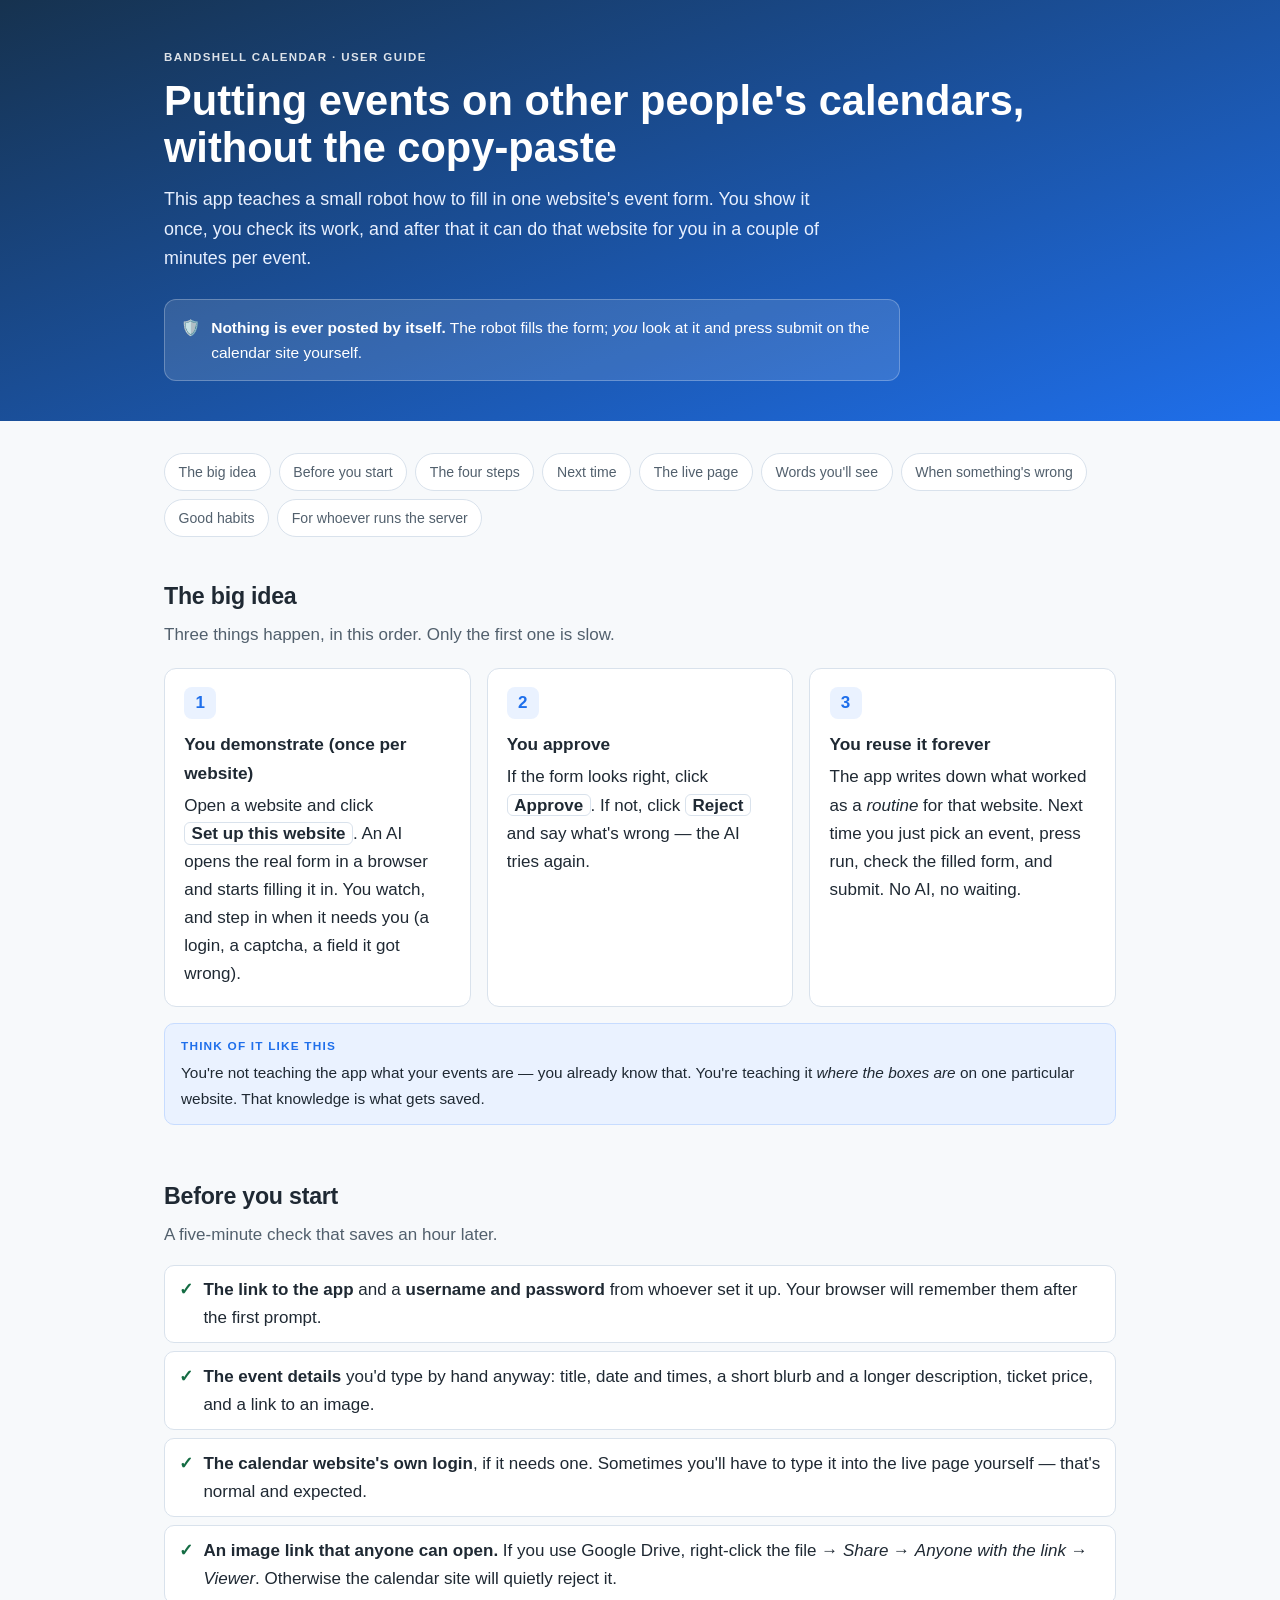
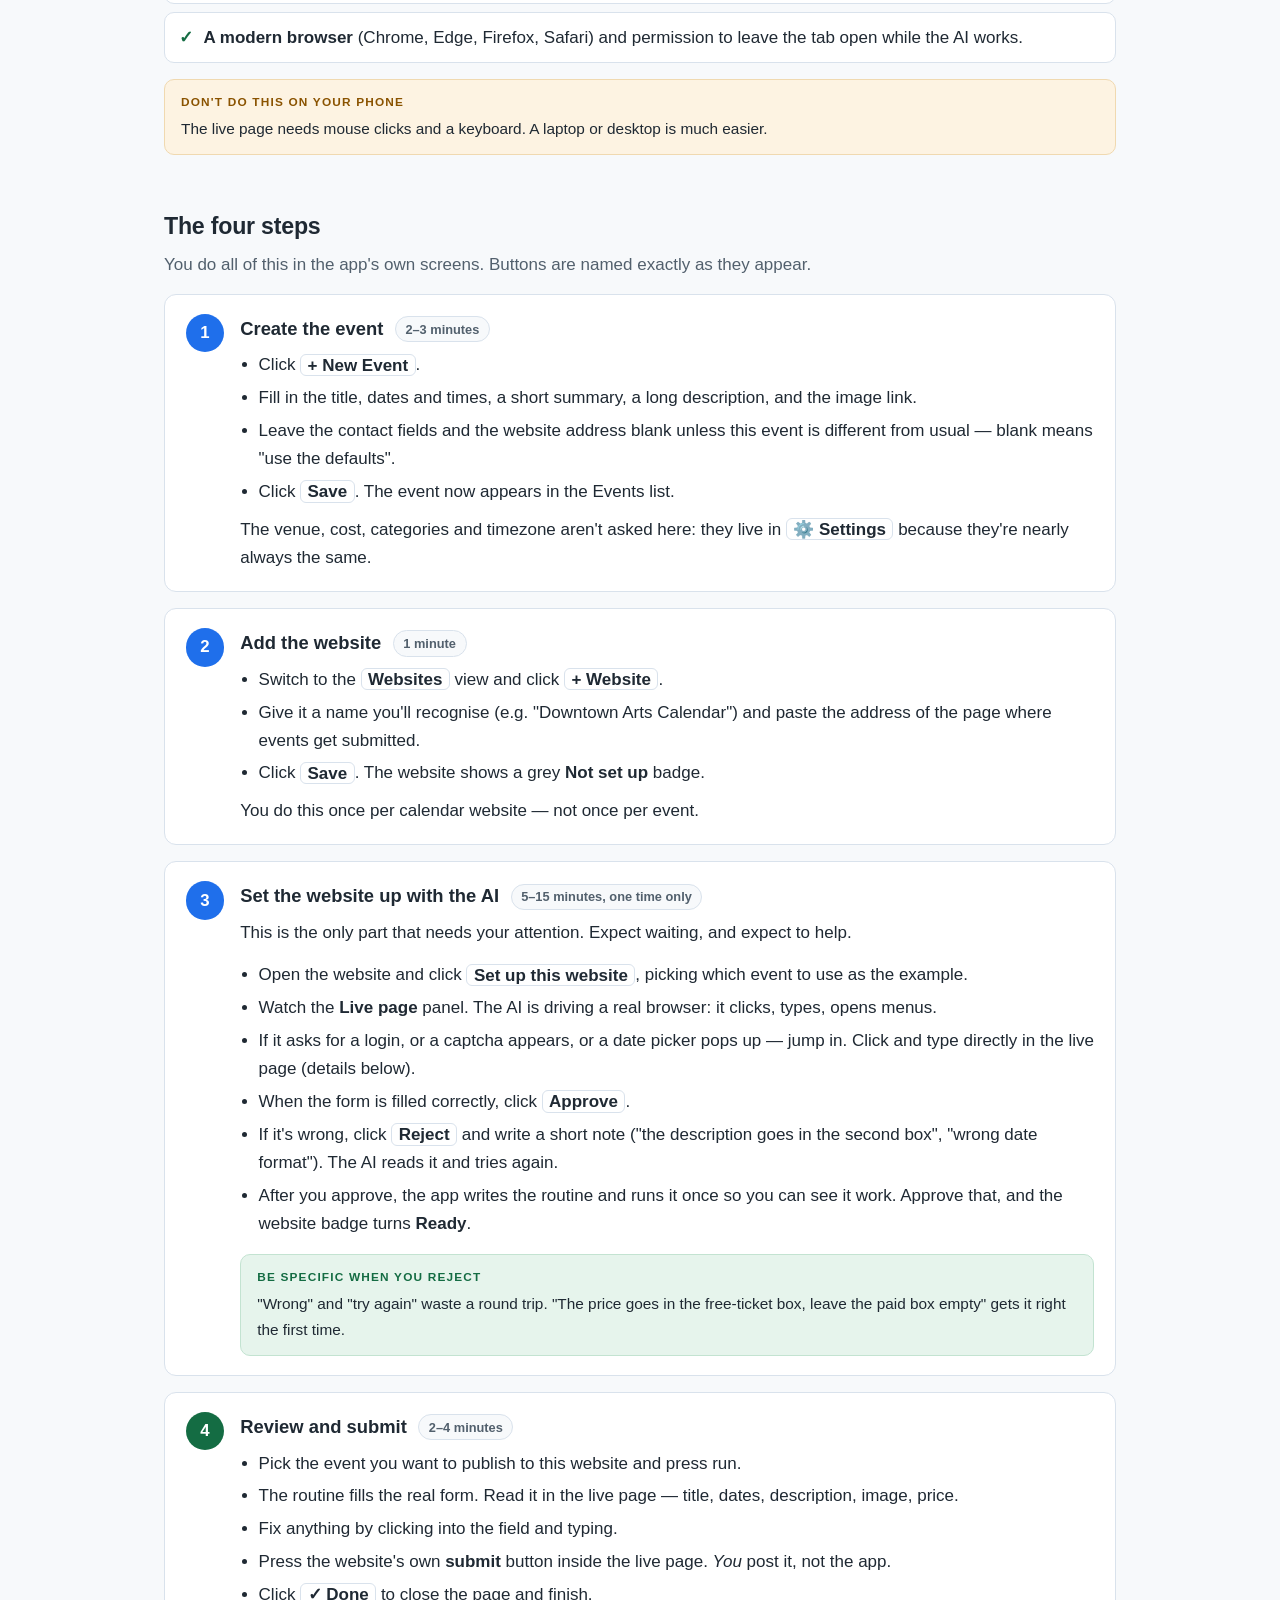
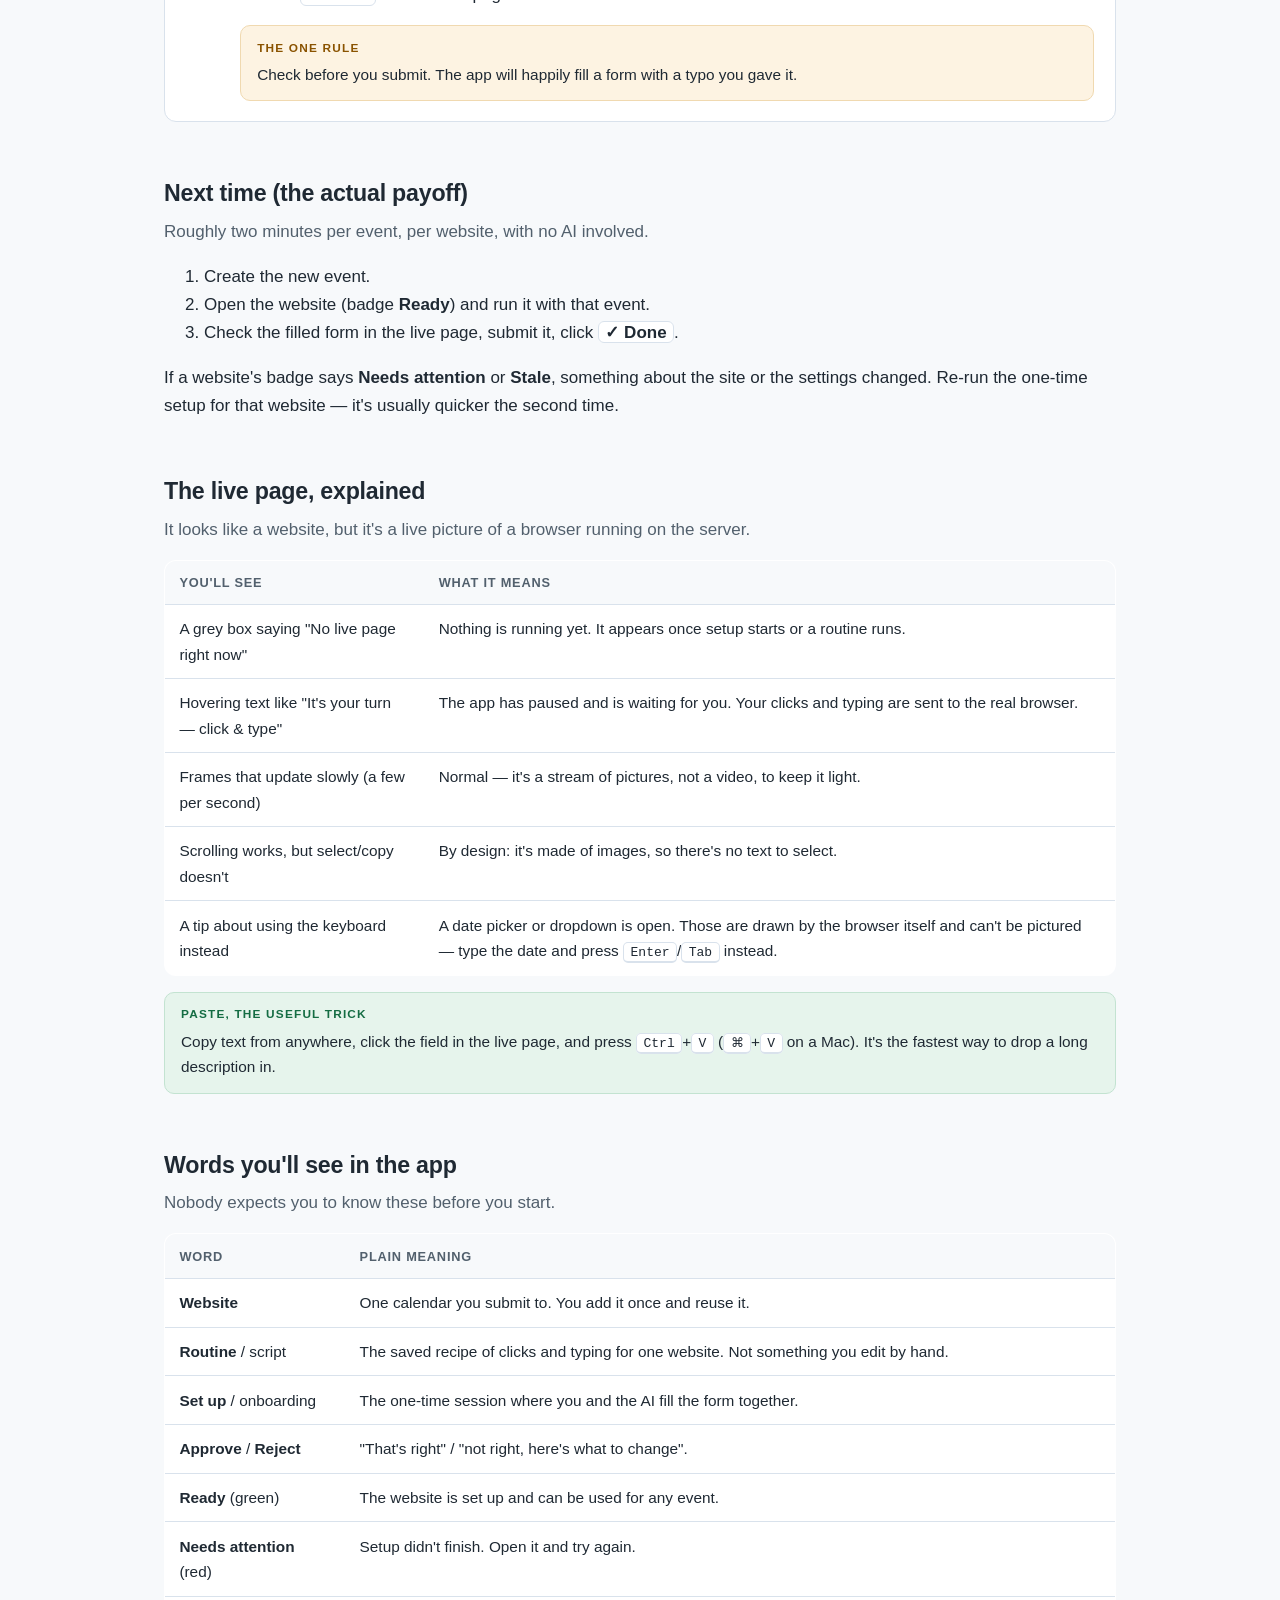
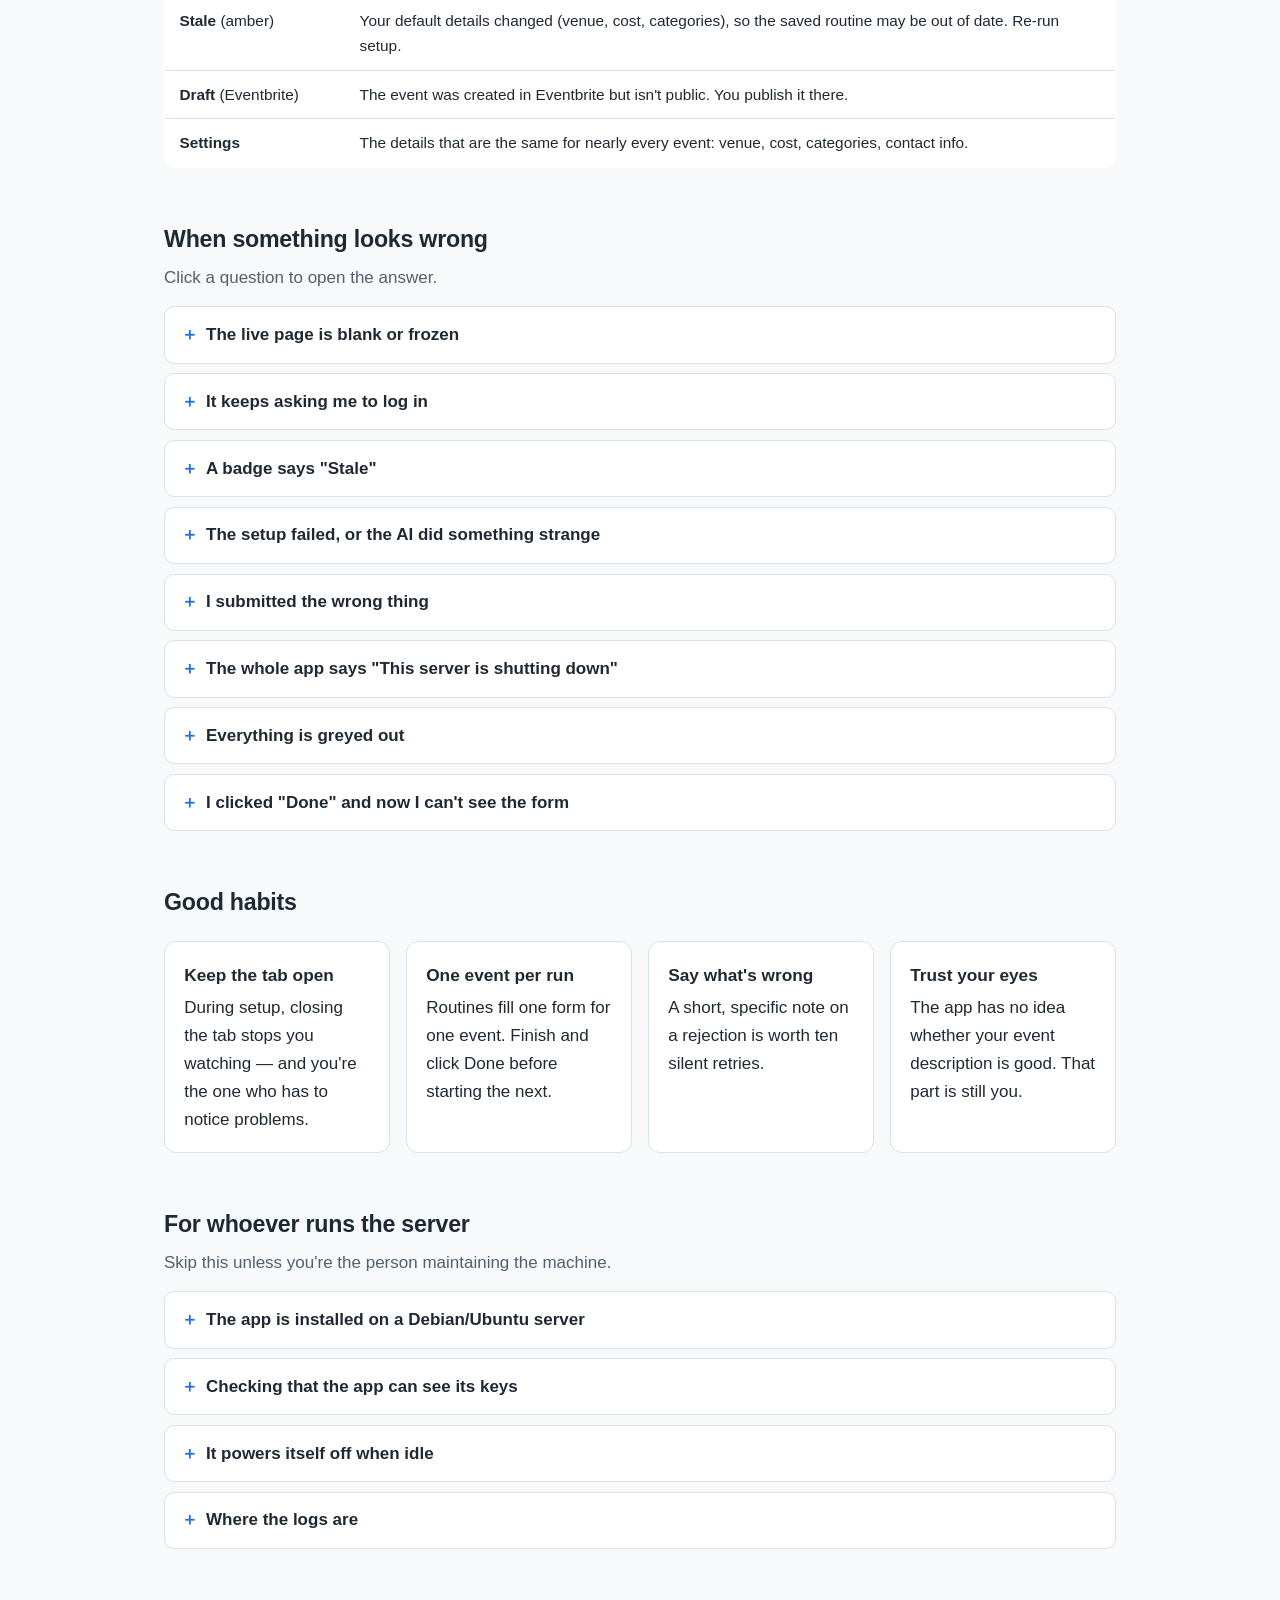
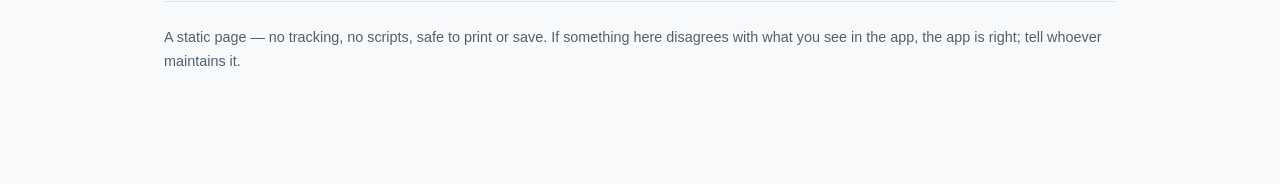
==== frontend/user-guide.html @ 462b2ccc "Test user guide" ====
<!DOCTYPE html>
<html lang="en">
<head>
<meta charset="utf-8">
<meta name="viewport" content="width=device-width, initial-scale=1">
<title>Bandshell Calendar — A Plain-English Guide</title>
<meta name="description" content="How to use Bandshell Calendar: create an event, set a website up once with the AI, then review and submit.">
<style>
  :root {
    --ink: #1f2933;
    --ink-soft: #52606d;
    --line: #d9e2ec;
    --bg: #f7f9fb;
    --card: #ffffff;
    --accent: #1f6feb;
    --accent-soft: #eaf2ff;
    --ok: #146c43;
    --ok-soft: #e6f4ec;
    --warn: #8a5300;
    --warn-soft: #fdf3e2;
    --stop: #a61b29;
    --stop-soft: #fdecee;
    --radius: 12px;
  }

  * { box-sizing: border-box; }

  body {
    margin: 0;
    background: var(--bg);
    color: var(--ink);
    font-family: -apple-system, BlinkMacSystemFont, "Segoe UI", Roboto, Helvetica, Arial, sans-serif;
    font-size: 17px;
    line-height: 1.65;
    -webkit-text-size-adjust: 100%;
  }

  .wrap { max-width: 62rem; margin: 0 auto; padding: 0 1.25rem 6rem; }

  /* ---------- header ---------- */
  header.hero {
    background: linear-gradient(160deg, #16324f 0%, #1f6feb 100%);
    color: #fff;
    padding: 3rem 0 2.5rem;
    margin-bottom: 2rem;
  }
  header.hero .wrap { padding-bottom: 0; }
  .eyebrow {
    text-transform: uppercase;
    letter-spacing: .12em;
    font-size: .72rem;
    font-weight: 700;
    opacity: .85;
    margin: 0 0 .6rem;
  }
  h1 { font-size: clamp(1.7rem, 4.5vw, 2.6rem); line-height: 1.15; margin: 0 0 .8rem; }
  .lede { font-size: 1.12rem; max-width: 42rem; margin: 0; color: #e8f0ff; }

  .promise {
    display: flex;
    gap: .7rem;
    align-items: flex-start;
    background: rgba(255,255,255,.12);
    border: 1px solid rgba(255,255,255,.25);
    border-radius: var(--radius);
    padding: .9rem 1rem;
    margin-top: 1.6rem;
    max-width: 46rem;
    font-size: .97rem;
  }
  .promise b { white-space: nowrap; }

  /* ---------- navigation ---------- */
  nav.toc {
    display: flex;
    flex-wrap: wrap;
    gap: .5rem;
    margin: 0 0 2.5rem;
  }
  nav.toc a {
    background: var(--card);
    border: 1px solid var(--line);
    border-radius: 999px;
    padding: .4rem .85rem;
    font-size: .88rem;
    color: var(--ink-soft);
    text-decoration: none;
  }
  nav.toc a:hover, nav.toc a:focus-visible {
    border-color: var(--accent);
    color: var(--accent);
    background: var(--accent-soft);
  }

  /* ---------- sections ---------- */
  section { margin-bottom: 3.25rem; scroll-margin-top: 1rem; }
  h2 {
    font-size: 1.45rem;
    margin: 0 0 .35rem;
    letter-spacing: -.01em;
  }
  h2 .num {
    display: inline-flex;
    align-items: center;
    justify-content: center;
    width: 1.7rem; height: 1.7rem;
    margin-right: .55rem;
    border-radius: 50%;
    background: var(--accent);
    color: #fff;
    font-size: .95rem;
    vertical-align: .12em;
  }
  h3 { font-size: 1.08rem; margin: 0 0 .3rem; }
  p { margin: 0 0 .9rem; }
  .sub { color: var(--ink-soft); margin-top: 0; }
  a { color: var(--accent); }

  /* ---------- cards ---------- */
  .cards {
    display: grid;
    grid-template-columns: repeat(auto-fit, minmax(13rem, 1fr));
    gap: 1rem;
    margin: 1.2rem 0 0;
  }
  .card {
    background: var(--card);
    border: 1px solid var(--line);
    border-radius: var(--radius);
    padding: 1.1rem 1.2rem;
  }
  .card h3 { margin-top: .1rem; }
  .card p:last-child { margin-bottom: 0; }
  .badge-icon {
    display: inline-flex;
    align-items: center;
    justify-content: center;
    width: 2rem; height: 2rem;
    border-radius: 8px;
    background: var(--accent-soft);
    color: var(--accent);
    font-weight: 700;
    margin-bottom: .6rem;
  }

  /* ---------- steps ---------- */
  .step {
    background: var(--card);
    border: 1px solid var(--line);
    border-radius: var(--radius);
    padding: 1.2rem 1.3rem;
    margin-bottom: 1rem;
    display: grid;
    grid-template-columns: 2.4rem 1fr;
    gap: 1rem;
  }
  .step .circle {
    width: 2.4rem; height: 2.4rem;
    border-radius: 50%;
    background: var(--accent);
    color: #fff;
    display: flex;
    align-items: center;
    justify-content: center;
    font-weight: 700;
    font-size: 1.05rem;
  }
  .step.done .circle { background: var(--ok); }
  .step h3 { font-size: 1.15rem; margin-bottom: .45rem; }
  .step .time {
    display: inline-block;
    font-size: .8rem;
    color: var(--ink-soft);
    background: var(--bg);
    border: 1px solid var(--line);
    border-radius: 999px;
    padding: .1rem .6rem;
    margin-left: .4rem;
    vertical-align: .1em;
    white-space: nowrap;
  }
  .step ul { margin: .2rem 0 .6rem; padding-left: 1.15rem; }
  .step li { margin-bottom: .3rem; }
  .step > div > :last-child { margin-bottom: 0; }

  /* ---------- callouts ---------- */
  .note, .tip, .warn {
    border-radius: 10px;
    padding: .8rem 1rem;
    margin: 1rem 0;
    font-size: .96rem;
    border: 1px solid transparent;
  }
  .note { background: var(--accent-soft); border-color: #c7dcff; }
  .tip  { background: var(--ok-soft);    border-color: #c3e3d1; }
  .warn { background: var(--warn-soft);  border-color: #f0d9b0; }
  .note b.label, .tip b.label, .warn b.label {
    display: block;
    font-size: .74rem;
    letter-spacing: .1em;
    text-transform: uppercase;
    margin-bottom: .25rem;
  }
  .note b.label { color: var(--accent); }
  .tip  b.label { color: var(--ok); }
  .warn b.label { color: var(--warn); }
  .note p:last-child, .tip p:last-child, .warn p:last-child { margin-bottom: 0; }

  /* ---------- tables ---------- */
  table {
    width: 100%;
    border-collapse: collapse;
    background: var(--card);
    border: 1px solid var(--line);
    border-radius: var(--radius);
    overflow: hidden;
    font-size: .96rem;
    margin: 1rem 0 0;
  }
  th, td { text-align: left; padding: .7rem .9rem; border-bottom: 1px solid var(--line); vertical-align: top; }
  th { background: var(--bg); font-size: .8rem; text-transform: uppercase; letter-spacing: .06em; color: var(--ink-soft); }
  tr:last-child td { border-bottom: 0; }

  /* ---------- kbd / code ---------- */
  kbd {
    background: #fff;
    border: 1px solid var(--line);
    border-bottom-width: 2px;
    border-radius: 5px;
    padding: .1rem .4rem;
    font-size: .85em;
    font-family: ui-monospace, SFMono-Regular, Menlo, Consolas, monospace;
  }
  code {
    background: #eef2f7;
    border-radius: 4px;
    padding: .1rem .35rem;
    font-size: .88em;
    font-family: ui-monospace, SFMono-Regular, Menlo, Consolas, monospace;
  }
  .ui {
    background: #fff;
    border: 1px solid var(--line);
    border-radius: 6px;
    padding: .05rem .4rem;
    font-weight: 600;
    white-space: nowrap;
  }

  /* ---------- FAQ ---------- */
  details {
    background: var(--card);
    border: 1px solid var(--line);
    border-radius: 10px;
    padding: .85rem 1rem;
    margin-bottom: .6rem;
  }
  details[open] { border-color: #bfd4f7; }
  summary {
    cursor: pointer;
    font-weight: 600;
    list-style: none;
  }
  summary::-webkit-details-marker { display: none; }
  summary::before {
    content: "＋";
    color: var(--accent);
    font-weight: 700;
    margin-right: .5rem;
  }
  details[open] summary::before { content: "−"; }
  details > *:not(summary) { margin-top: .7rem; }
  details p:last-child, details ul:last-child { margin-bottom: 0; }

  ul.checks { list-style: none; padding: 0; margin: 1rem 0 0; }
  ul.checks li {
    background: var(--card);
    border: 1px solid var(--line);
    border-radius: 10px;
    padding: .65rem .9rem .65rem 2.4rem;
    margin-bottom: .5rem;
    position: relative;
  }
  ul.checks li::before {
    content: "✓";
    position: absolute;
    left: .85rem;
    color: var(--ok);
    font-weight: 700;
  }

  footer {
    border-top: 1px solid var(--line);
    margin-top: 3rem;
    padding-top: 1.5rem;
    font-size: .9rem;
    color: var(--ink-soft);
  }

  @media (max-width: 33rem) {
    body { font-size: 16px; }
    .step { grid-template-columns: 1fr; }
    .step .circle { width: 2rem; height: 2rem; font-size: .95rem; }
  }

  @media print {
    body { background: #fff; font-size: 11pt; }
    header.hero { background: none; color: #000; padding: 0 0 1rem; }
    .lede, .promise { color: #000; }
    .promise { border-color: #999; background: none; }
    nav.toc { display: none; }
    .card, .step, details, table, ul.checks li { break-inside: avoid; }
    a { color: #000; text-decoration: underline; }
  }
</style>
</head>
<body>

<header class="hero">
  <div class="wrap">
    <p class="eyebrow">Bandshell Calendar · User guide</p>
    <h1>Putting events on other people's calendars, without the copy-paste</h1>
    <p class="lede">
      This app teaches a small robot how to fill in one website's event form. You show it
      once, you check its work, and after that it can do that website for you in a couple of
      minutes per event.
    </p>
    <div class="promise">
      <span aria-hidden="true">🛡️</span>
      <span><b>Nothing is ever posted by itself.</b> The robot fills the form; <em>you</em>
      look at it and press submit on the calendar site yourself.</span>
    </div>
  </div>
</header>

<div class="wrap">

  <nav class="toc" aria-label="Contents">
    <a href="#idea">The big idea</a>
    <a href="#before">Before you start</a>
    <a href="#steps">The four steps</a>
    <a href="#next-time">Next time</a>
    <a href="#live-page">The live page</a>
    <a href="#words">Words you'll see</a>
    <a href="#help">When something's wrong</a>
    <a href="#habits">Good habits</a>
    <a href="#admin">For whoever runs the server</a>
  </nav>

  <!-- ================================================================ -->
  <section id="idea">
    <h2>The big idea</h2>
    <p class="sub">Three things happen, in this order. Only the first one is slow.</p>

    <div class="cards">
      <div class="card">
        <span class="badge-icon" aria-hidden="true">1</span>
        <h3>You demonstrate (once per website)</h3>
        <p>
          Open a website and click <span class="ui">Set up this website</span>. An AI opens
          the real form in a browser and starts filling it in. You watch, and step in when it
          needs you (a login, a captcha, a field it got wrong).
        </p>
      </div>
      <div class="card">
        <span class="badge-icon" aria-hidden="true">2</span>
        <h3>You approve</h3>
        <p>
          If the form looks right, click <span class="ui">Approve</span>. If not, click
          <span class="ui">Reject</span> and say what's wrong — the AI tries again.
        </p>
      </div>
      <div class="card">
        <span class="badge-icon" aria-hidden="true">3</span>
        <h3>You reuse it forever</h3>
        <p>
          The app writes down what worked as a <em>routine</em> for that website. Next time
          you just pick an event, press run, check the filled form, and submit. No AI, no
          waiting.
        </p>
      </div>
    </div>

    <div class="note">
      <b class="label">Think of it like this</b>
      <p>
        You're not teaching the app what your events are — you already know that. You're
        teaching it <em>where the boxes are</em> on one particular website. That knowledge is
        what gets saved.
      </p>
    </div>
  </section>

  <!-- ================================================================ -->
  <section id="before">
    <h2>Before you start</h2>
    <p class="sub">A five-minute check that saves an hour later.</p>

    <ul class="checks">
      <li><b>The link to the app</b> and a <b>username and password</b> from whoever set it up. Your browser will remember them after the first prompt.</li>
      <li><b>The event details</b> you'd type by hand anyway: title, date and times, a short blurb and a longer description, ticket price, and a link to an image.</li>
      <li><b>The calendar website's own login</b>, if it needs one. Sometimes you'll have to type it into the live page yourself — that's normal and expected.</li>
      <li><b>An image link that anyone can open.</b> If you use Google Drive, right-click the file → <i>Share</i> → <i>Anyone with the link</i> → <i>Viewer</i>. Otherwise the calendar site will quietly reject it.</li>
      <li><b>A modern browser</b> (Chrome, Edge, Firefox, Safari) and permission to leave the tab open while the AI works.</li>
    </ul>

    <div class="warn">
      <b class="label">Don't do this on your phone</b>
      <p>
        The live page needs mouse clicks and a keyboard. A laptop or desktop is much easier.
      </p>
    </div>
  </section>

  <!-- ================================================================ -->
  <section id="steps">
    <h2>The four steps</h2>
    <p class="sub">You do all of this in the app's own screens. Buttons are named exactly as they appear.</p>

    <div class="step">
      <div class="circle" aria-hidden="true">1</div>
      <div>
        <h3>Create the event <span class="time">2–3 minutes</span></h3>
        <ul>
          <li>Click <span class="ui">+ New Event</span>.</li>
          <li>Fill in the title, dates and times, a short summary, a long description, and the image link.</li>
          <li>Leave the contact fields and the website address blank unless this event is different from usual — blank means "use the defaults".</li>
          <li>Click <span class="ui">Save</span>. The event now appears in the Events list.</li>
        </ul>
        <p>
          The venue, cost, categories and timezone aren't asked here: they live in
          <span class="ui">⚙️ Settings</span> because they're nearly always the same.
        </p>
      </div>
    </div>

    <div class="step">
      <div class="circle" aria-hidden="true">2</div>
      <div>
        <h3>Add the website <span class="time">1 minute</span></h3>
        <ul>
          <li>Switch to the <span class="ui">Websites</span> view and click <span class="ui">+ Website</span>.</li>
          <li>Give it a name you'll recognise (e.g. "Downtown Arts Calendar") and paste the address of the page where events get submitted.</li>
          <li>Click <span class="ui">Save</span>. The website shows a grey <b>Not set up</b> badge.</li>
        </ul>
        <p>You do this once per calendar website — not once per event.</p>
      </div>
    </div>

    <div class="step">
      <div class="circle" aria-hidden="true">3</div>
      <div>
        <h3>Set the website up with the AI <span class="time">5–15 minutes, one time only</span></h3>
        <p>This is the only part that needs your attention. Expect waiting, and expect to help.</p>
        <ul>
          <li>Open the website and click <span class="ui">Set up this website</span>, picking which event to use as the example.</li>
          <li>Watch the <b>Live page</b> panel. The AI is driving a real browser: it clicks, types, opens menus.</li>
          <li>If it asks for a login, or a captcha appears, or a date picker pops up — jump in. Click and type directly in the live page (details below).</li>
          <li>When the form is filled correctly, click <span class="ui">Approve</span>.</li>
          <li>If it's wrong, click <span class="ui">Reject</span> and write a short note ("the description goes in the second box", "wrong date format"). The AI reads it and tries again.</li>
          <li>After you approve, the app writes the routine and runs it once so you can see it work. Approve that, and the website badge turns <b>Ready</b>.</li>
        </ul>
        <div class="tip">
          <b class="label">Be specific when you reject</b>
          <p>
            "Wrong" and "try again" waste a round trip. "The price goes in the free-ticket box,
            leave the paid box empty" gets it right the first time.
          </p>
        </div>
      </div>
    </div>

    <div class="step done">
      <div class="circle" aria-hidden="true">4</div>
      <div>
        <h3>Review and submit <span class="time">2–4 minutes</span></h3>
        <ul>
          <li>Pick the event you want to publish to this website and press run.</li>
          <li>The routine fills the real form. Read it in the live page — title, dates, description, image, price.</li>
          <li>Fix anything by clicking into the field and typing.</li>
          <li>Press the website's own <b>submit</b> button inside the live page. <em>You</em> post it, not the app.</li>
          <li>Click <span class="ui">✓ Done</span> to close the page and finish.</li>
        </ul>
        <div class="warn">
          <b class="label">The one rule</b>
          <p>
            Check before you submit. The app will happily fill a form with a typo you gave it.
          </p>
        </div>
      </div>
    </div>
  </section>

  <!-- ================================================================ -->
  <section id="next-time">
    <h2>Next time (the actual payoff)</h2>
    <p class="sub">Roughly two minutes per event, per website, with no AI involved.</p>
    <ol>
      <li>Create the new event.</li>
      <li>Open the website (badge <b>Ready</b>) and run it with that event.</li>
      <li>Check the filled form in the live page, submit it, click <span class="ui">✓ Done</span>.</li>
    </ol>
    <p>
      If a website's badge says <b>Needs attention</b> or <b>Stale</b>, something about the
      site or the settings changed. Re-run the one-time setup for that website — it's
      usually quicker the second time.
    </p>
  </section>

  <!-- ================================================================ -->
  <section id="live-page">
    <h2>The live page, explained</h2>
    <p class="sub">It looks like a website, but it's a live picture of a browser running on the server.</p>

    <table>
      <thead>
        <tr><th>You'll see</th><th>What it means</th></tr>
      </thead>
      <tbody>
        <tr>
          <td>A grey box saying "No live page right now"</td>
          <td>Nothing is running yet. It appears once setup starts or a routine runs.</td>
        </tr>
        <tr>
          <td>Hovering text like "It's your turn — click &amp; type"</td>
          <td>The app has paused and is waiting for you. Your clicks and typing are sent to the real browser.</td>
        </tr>
        <tr>
          <td>Frames that update slowly (a few per second)</td>
          <td>Normal — it's a stream of pictures, not a video, to keep it light.</td>
        </tr>
        <tr>
          <td>Scrolling works, but select/copy doesn't</td>
          <td>By design: it's made of images, so there's no text to select.</td>
        </tr>
        <tr>
          <td>A tip about using the keyboard instead</td>
          <td>A date picker or dropdown is open. Those are drawn by the browser itself and can't be pictured — type the date and press <kbd>Enter</kbd>/<kbd>Tab</kbd> instead.</td>
        </tr>
      </tbody>
    </table>

    <div class="tip">
      <b class="label">Paste, the useful trick</b>
      <p>
        Copy text from anywhere, click the field in the live page, and press
        <kbd>Ctrl</kbd>+<kbd>V</kbd> (<kbd>⌘</kbd>+<kbd>V</kbd> on a Mac). It's the fastest way
        to drop a long description in.
      </p>
    </div>
  </section>

  <!-- ================================================================ -->
  <section id="words">
    <h2>Words you'll see in the app</h2>
    <p class="sub">Nobody expects you to know these before you start.</p>

    <table>
      <thead>
        <tr><th>Word</th><th>Plain meaning</th></tr>
      </thead>
      <tbody>
        <tr><td><b>Website</b></td><td>One calendar you submit to. You add it once and reuse it.</td></tr>
        <tr><td><b>Routine</b> / script</td><td>The saved recipe of clicks and typing for one website. Not something you edit by hand.</td></tr>
        <tr><td><b>Set up</b> / onboarding</td><td>The one-time session where you and the AI fill the form together.</td></tr>
        <tr><td><b>Approve</b> / <b>Reject</b></td><td>"That's right" / "not right, here's what to change".</td></tr>
        <tr><td><b>Ready</b> (green)</td><td>The website is set up and can be used for any event.</td></tr>
        <tr><td><b>Needs attention</b> (red)</td><td>Setup didn't finish. Open it and try again.</td></tr>
        <tr><td><b>Stale</b> (amber)</td><td>Your default details changed (venue, cost, categories), so the saved routine may be out of date. Re-run setup.</td></tr>
        <tr><td><b>Draft</b> (Eventbrite)</td><td>The event was created in Eventbrite but isn't public. You publish it there.</td></tr>
        <tr><td><b>Settings</b></td><td>The details that are the same for nearly every event: venue, cost, categories, contact info.</td></tr>
      </tbody>
    </table>
  </section>

  <!-- ================================================================ -->
  <section id="help">
    <h2>When something looks wrong</h2>
    <p class="sub">Click a question to open the answer.</p>

    <details>
      <summary>The live page is blank or frozen</summary>
      <p>Give it a few seconds, then refresh the browser tab. The view reconnects on its own; a refresh is harmless — it doesn't stop the AI or lose the form.</p>
    </details>

    <details>
      <summary>It keeps asking me to log in</summary>
      <p>That's the app's own password (the browser should offer to remember it, and it usually does after the first time). If it's a <em>website</em> login that keeps coming back, the site may be signing the browser out — reject the attempt and mention it in the note; the AI can log in again during the next try.</p>
    </details>

    <details>
      <summary>A badge says "Stale"</summary>
      <p>The shared defaults (venue, location, cost, categories) changed after this website was set up, so the saved routine might not match the live form any more. Re-run the one-time setup for that website to refresh it.</p>
    </details>

    <details>
      <summary>The setup failed, or the AI did something strange</summary>
      <p>Click <b>Reject</b> and describe the problem in plain words. It retries with your note. If it fails the same way twice, it's usually the website (a new captcha, a changed layout) rather than you.</p>
    </details>

    <details>
      <summary>I submitted the wrong thing</summary>
      <p>Fix it on the calendar website itself — the app doesn't keep a copy of what was submitted, and it can't edit an entry for you. For Eventbrite, edit the draft before publishing.</p>
    </details>

    <details>
      <summary>The whole app says "This server is shutting down"</summary>
      <p>The server switches itself off after a long period of inactivity to save money. Nothing is lost — but you'll need whoever runs it to start it again, then reopen the link.</p>
    </details>

    <details>
      <summary>Everything is greyed out</summary>
      <p>The app only lets you click while it's your turn. Buttons that belong to a later step stay disabled until the current one finishes.</p>
    </details>

    <details>
      <summary>I clicked "Done" and now I can't see the form</summary>
      <p>Done closes the page — it means "I'm finished with this one". To see it again, run the routine for that event once more. Nothing was submitted twice.</p>
    </details>
  </section>

  <!-- ================================================================ -->
  <section id="habits">
    <h2>Good habits</h2>
    <div class="cards">
      <div class="card">
        <h3>Keep the tab open</h3>
        <p>During setup, closing the tab stops you watching — and you're the one who has to notice problems.</p>
      </div>
      <div class="card">
        <h3>One event per run</h3>
        <p>Routines fill one form for one event. Finish and click Done before starting the next.</p>
      </div>
      <div class="card">
        <h3>Say what's wrong</h3>
        <p>A short, specific note on a rejection is worth ten silent retries.</p>
      </div>
      <div class="card">
        <h3>Trust your eyes</h3>
        <p>The app has no idea whether your event description is good. That part is still you.</p>
      </div>
    </div>
  </section>

  <!-- ================================================================ -->
  <section id="admin">
    <h2>For whoever runs the server</h2>
    <p class="sub">Skip this unless you're the person maintaining the machine.</p>

    <details>
      <summary>The app is installed on a Debian/Ubuntu server</summary>
      <p>
        Everything is set up by <code>deploy/install.sh</code> (nginx with a login, the app
        itself, and a startup service). To update after pulling new code, re-run it:
      </p>
      <p><code>sudo bash deploy/install.sh --auth-user you --nginx-port 8080</code></p>
      <p>It's safe to re-run; it refreshes the code, the settings and the service.</p>
    </details>

    <details>
      <summary>Checking that the app can see its keys</summary>
      <p><code>curl -s http://127.0.0.1:8000/api/health</code> — shows booleans only (never secrets). Secrets live in <code>/etc/bandshell/bandshell.env</code>, one <code>KEY=VALUE</code> per line, and the service must be restarted after editing.</p>
    </details>

    <details>
      <summary>It powers itself off when idle</summary>
      <p>That's <code>AUTO_SHUTDOWN_MINUTES</code> (off by default). <code>AUTO_SHUTDOWN_DRY_RUN=1</code> logs the decision without switching off, and <code>curl -s http://127.0.0.1:8000/api/activity</code> shows how idle it is, whether work is in flight, and when it would stop. A stopped machine has to be started again from your cloud console.</p>
    </details>

    <details>
      <summary>Where the logs are</summary>
      <p><code>journalctl -u bandshell -f</code> for the app, and <code>logs/llm_usage.jsonl</code> in the project for one line per AI call.</p>
    </details>
  </section>

  <footer>
    <p>
      A static page — no tracking, no scripts, safe to print or save. If something here
      disagrees with what you see in the app, the app is right; tell whoever maintains it.
    </p>
  </footer>

</div>
</body>
</html>
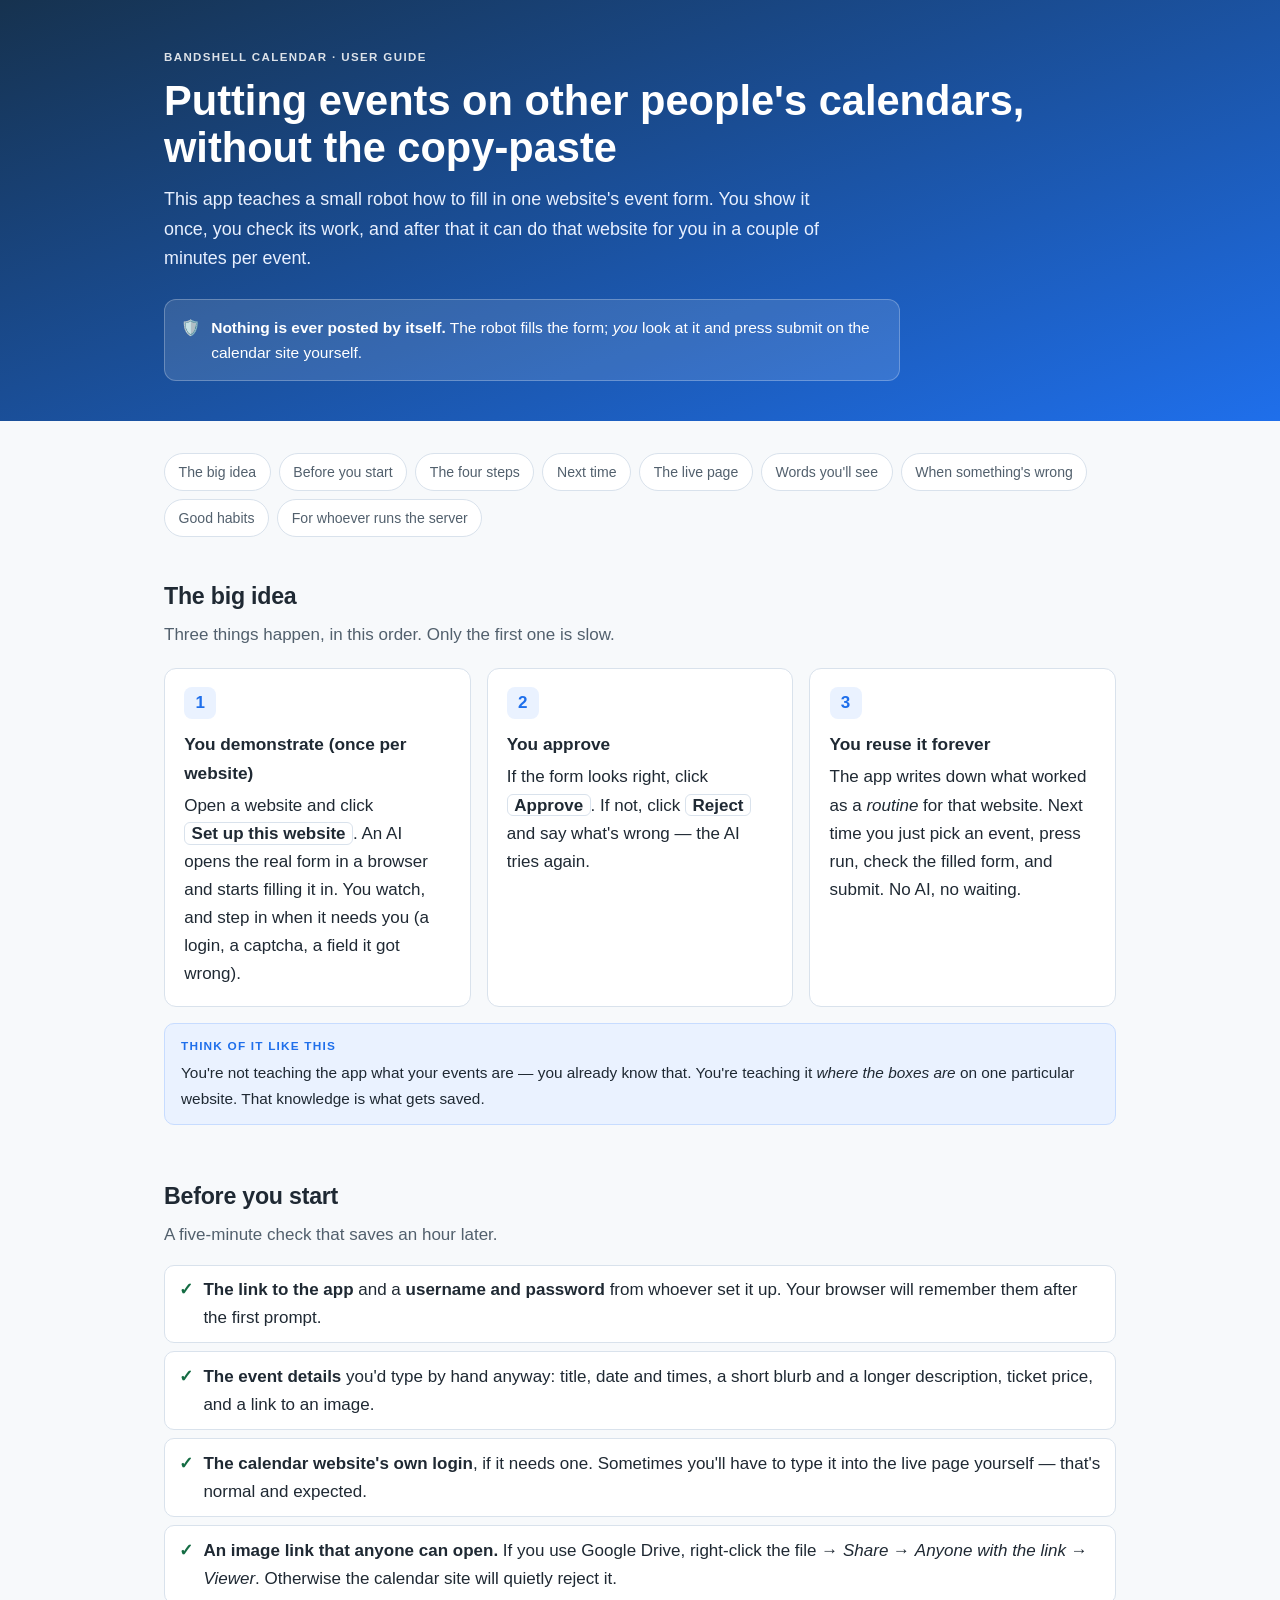
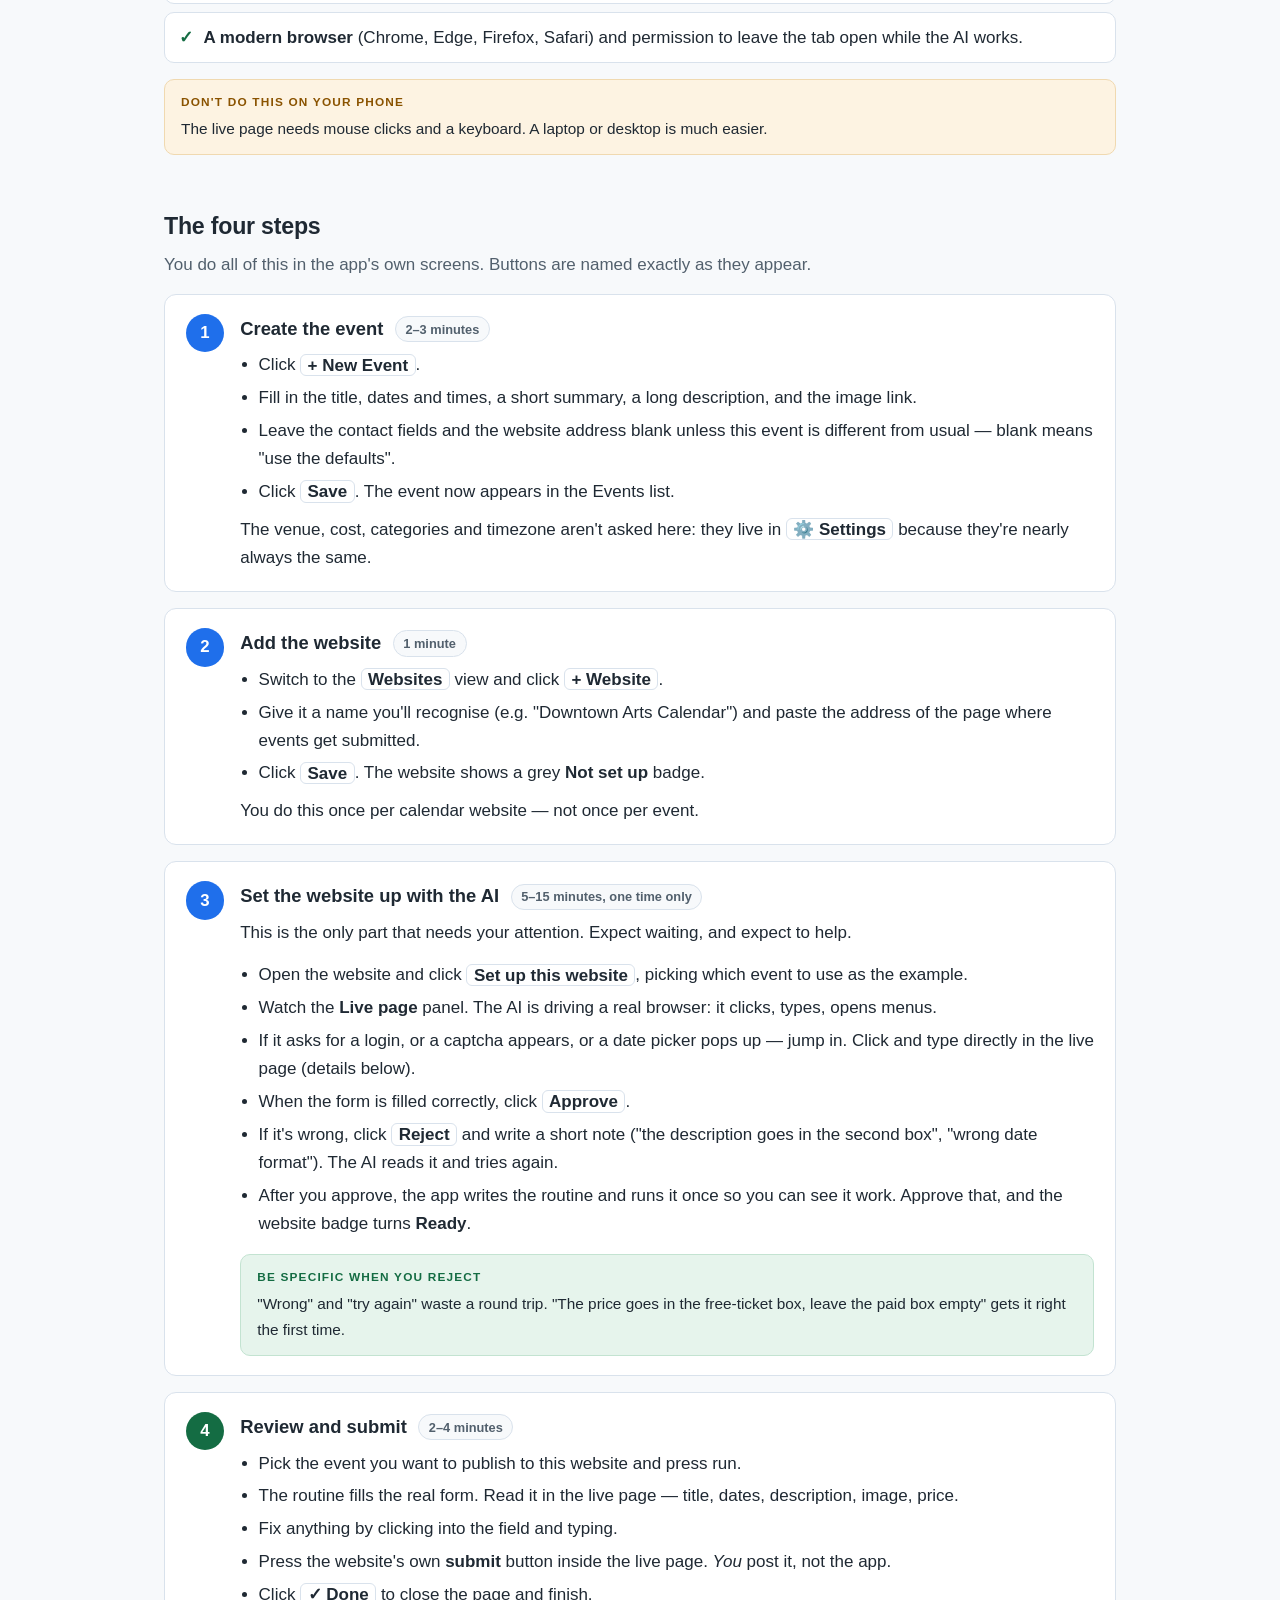
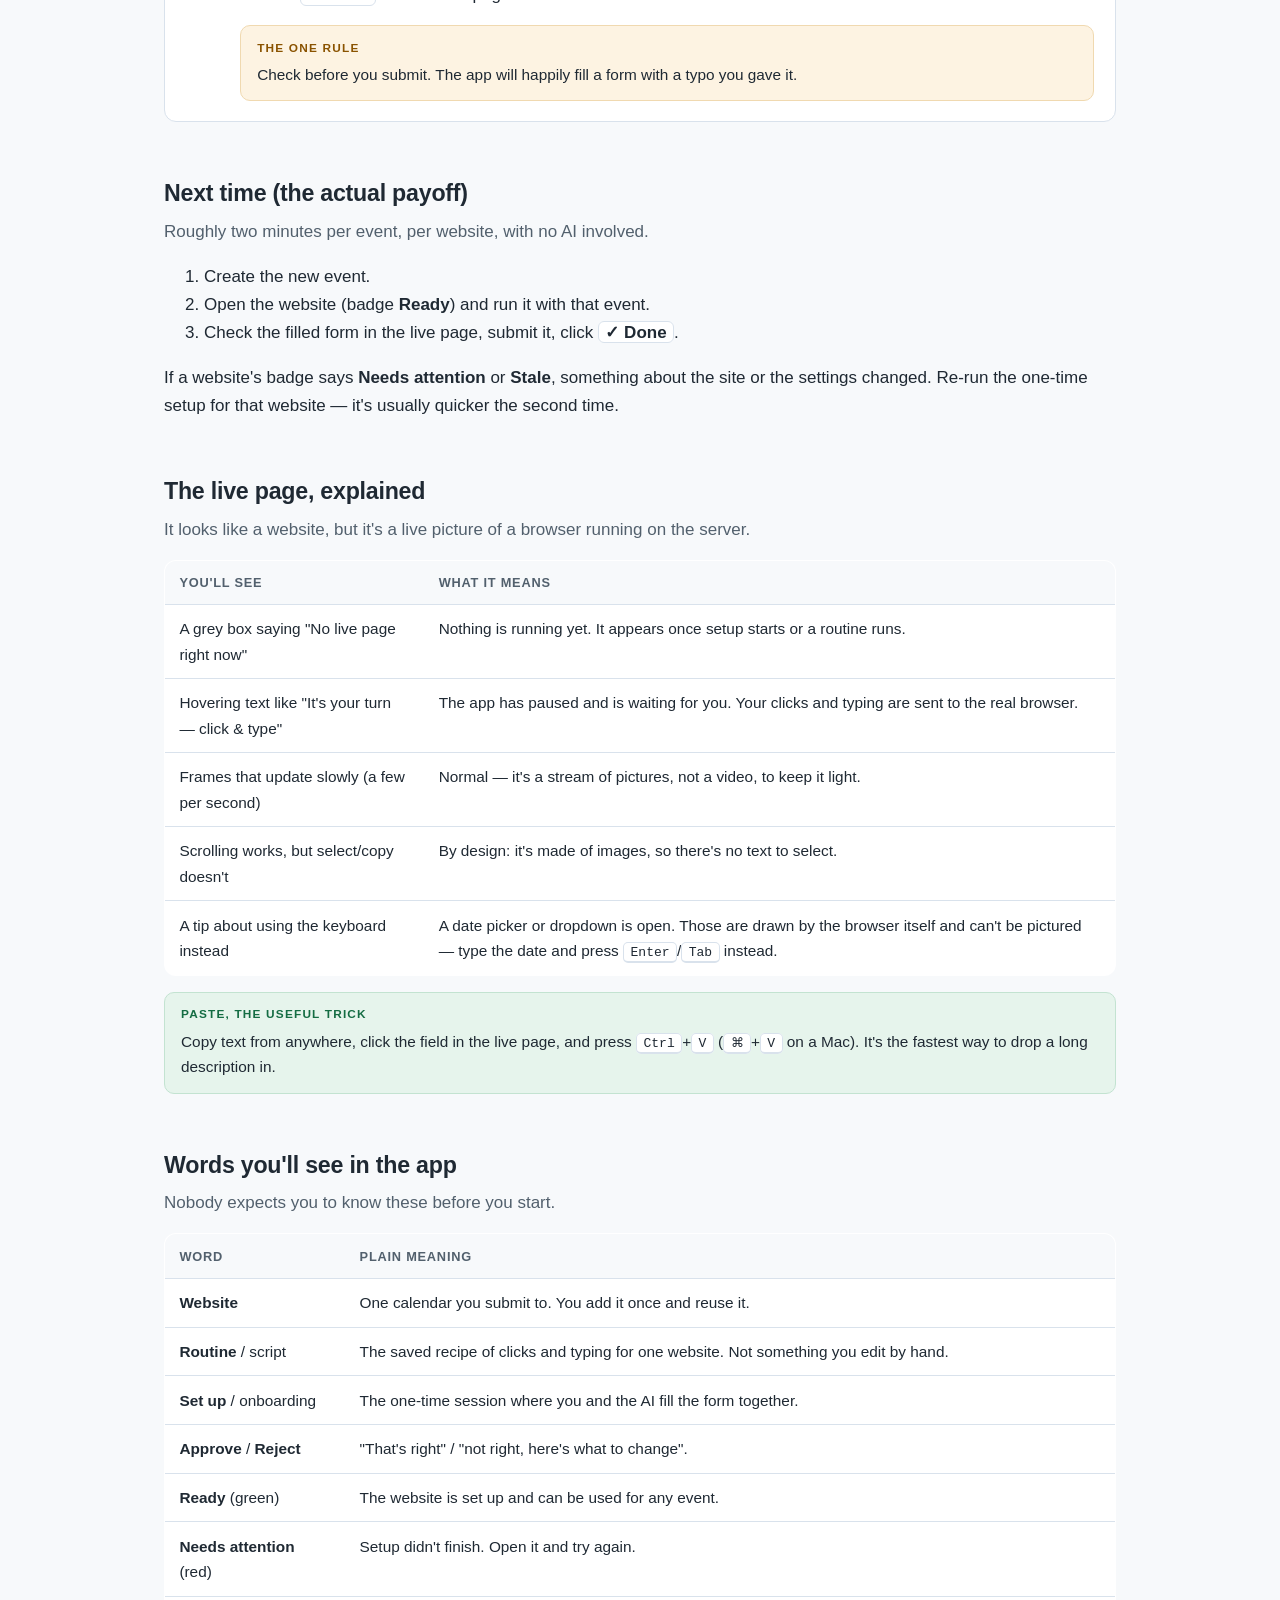
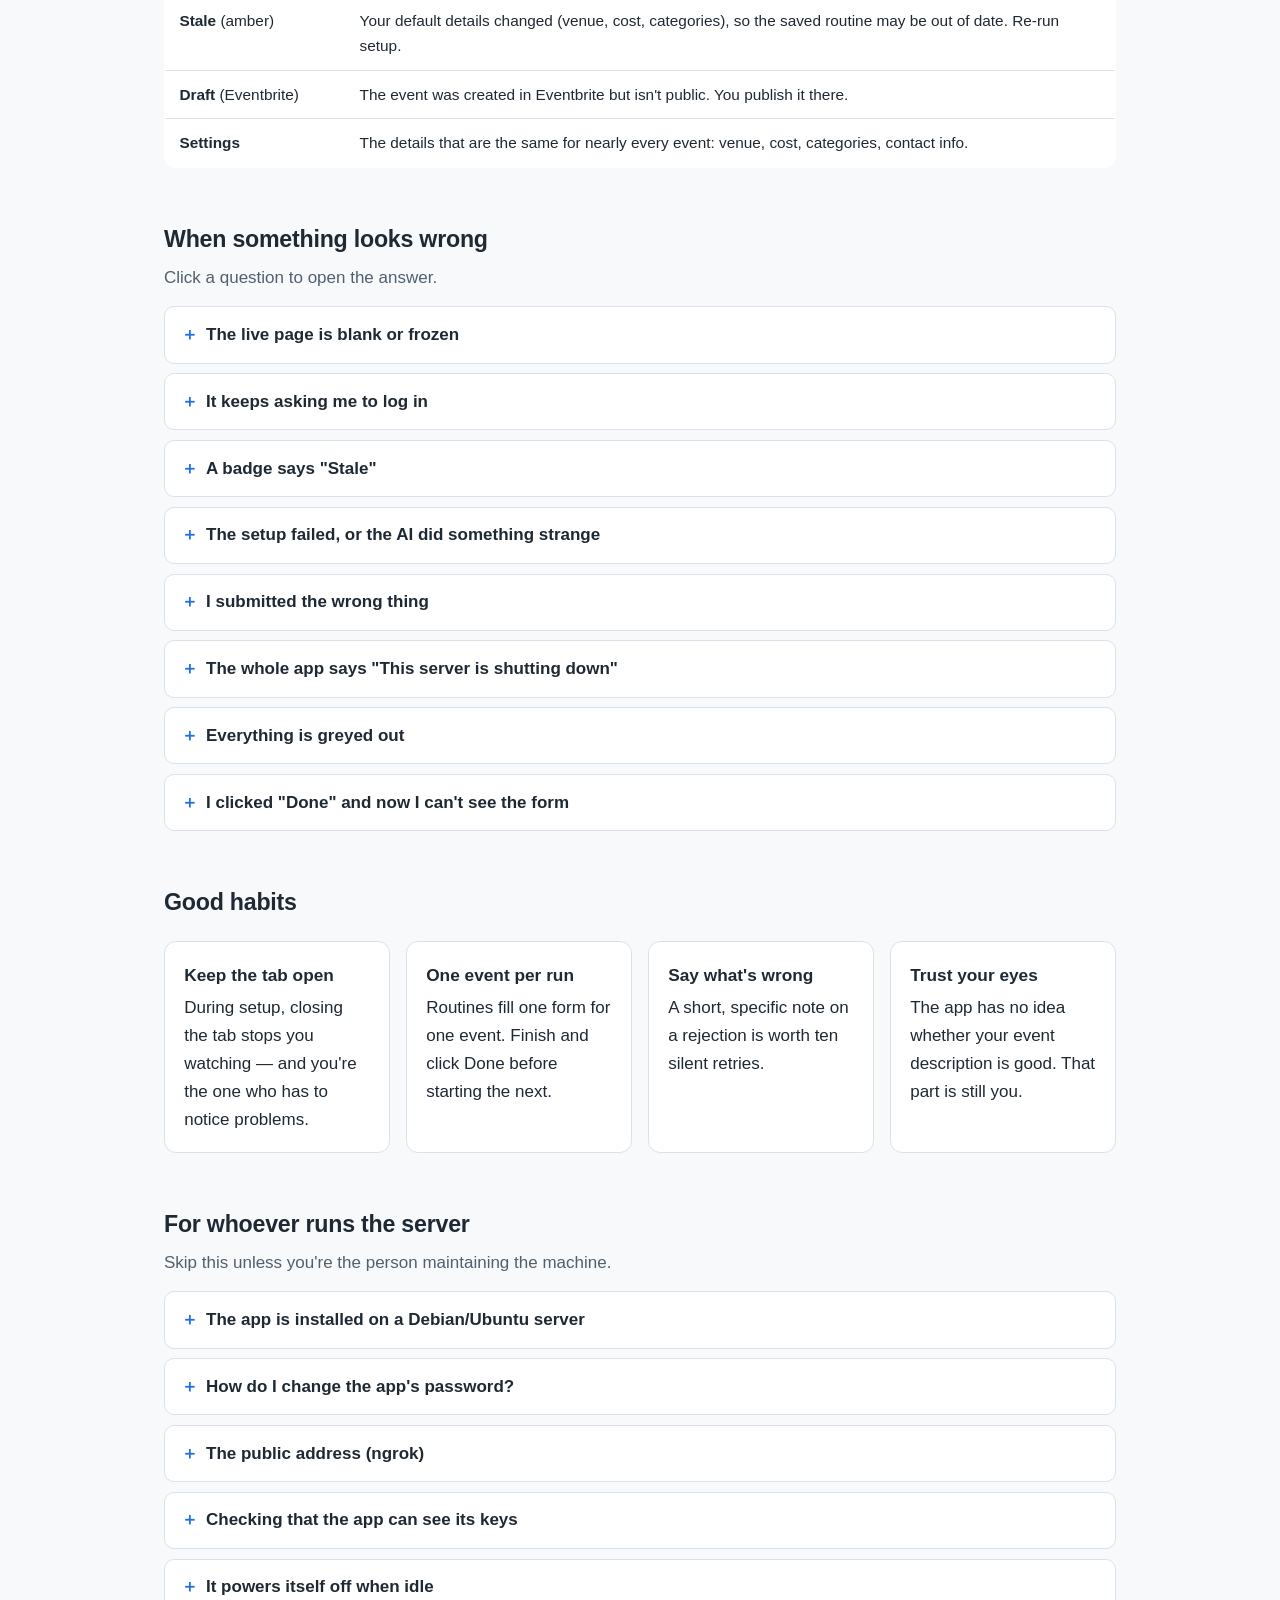
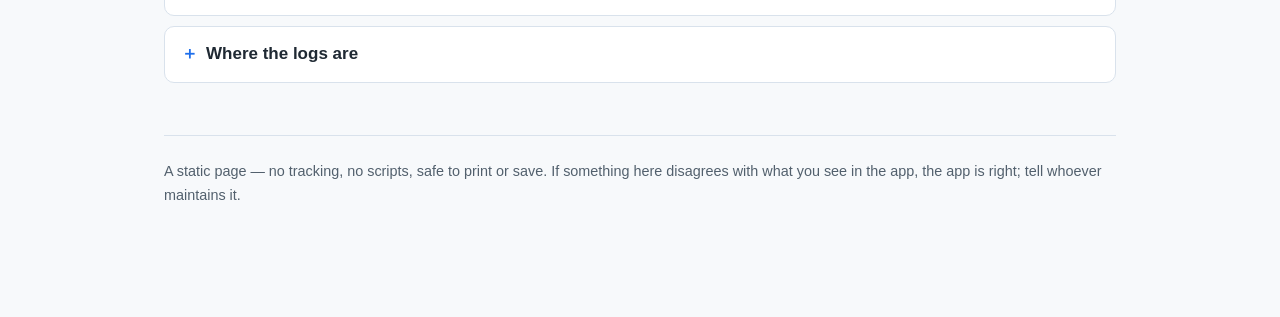
==== commit 503050cb: "Add ngrok to install script and make it handle existing env and service account key" ====
--- a/frontend/user-guide.html
+++ b/frontend/user-guide.html
@@ -654,7 +654,31 @@
         itself, and a startup service). To update after pulling new code, re-run it:
       </p>
       <p><code>sudo bash deploy/install.sh --auth-user you --nginx-port 8080</code></p>
-      <p>It's safe to re-run; it refreshes the code, the settings and the service.</p>
+      <p>
+        To hand it your secrets instead of typing them in, download the env file and the
+        Google key first and add <code>--env-file ~/bandshell.env --google-key ~/key.json</code>.
+        It's safe to re-run; it refreshes the code, the settings and the service.
+      </p>
+    </details>
+
+    <details>
+      <summary>How do I change the app's password?</summary>
+      <p>
+        <code>sudo bash deploy/install.sh --auth-pass 'a-new-one'</code> — or directly
+        <code>sudo htpasswd /etc/nginx/bandshell.htpasswd youruser</code>, which takes effect
+        immediately. A plain re-run <i>never</i> changes an existing password.
+      </p>
+    </details>
+
+    <details>
+      <summary>The public address (ngrok)</summary>
+      <p>
+        If <code>NGROK_URL</code> and <code>NGROK_AUTHTOKEN</code> are set in the env file, a
+        tunnel runs as <code>ngrok.service</code> and forwards the public URL to nginx, so the
+        login still applies. Check it with <code>systemctl status ngrok</code>, watch it with
+        <code>journalctl -u ngrok -f</code>; the first visit in a browser may show ngrok's own
+        warning page once — click through it.
+      </p>
     </details>
 
     <details>
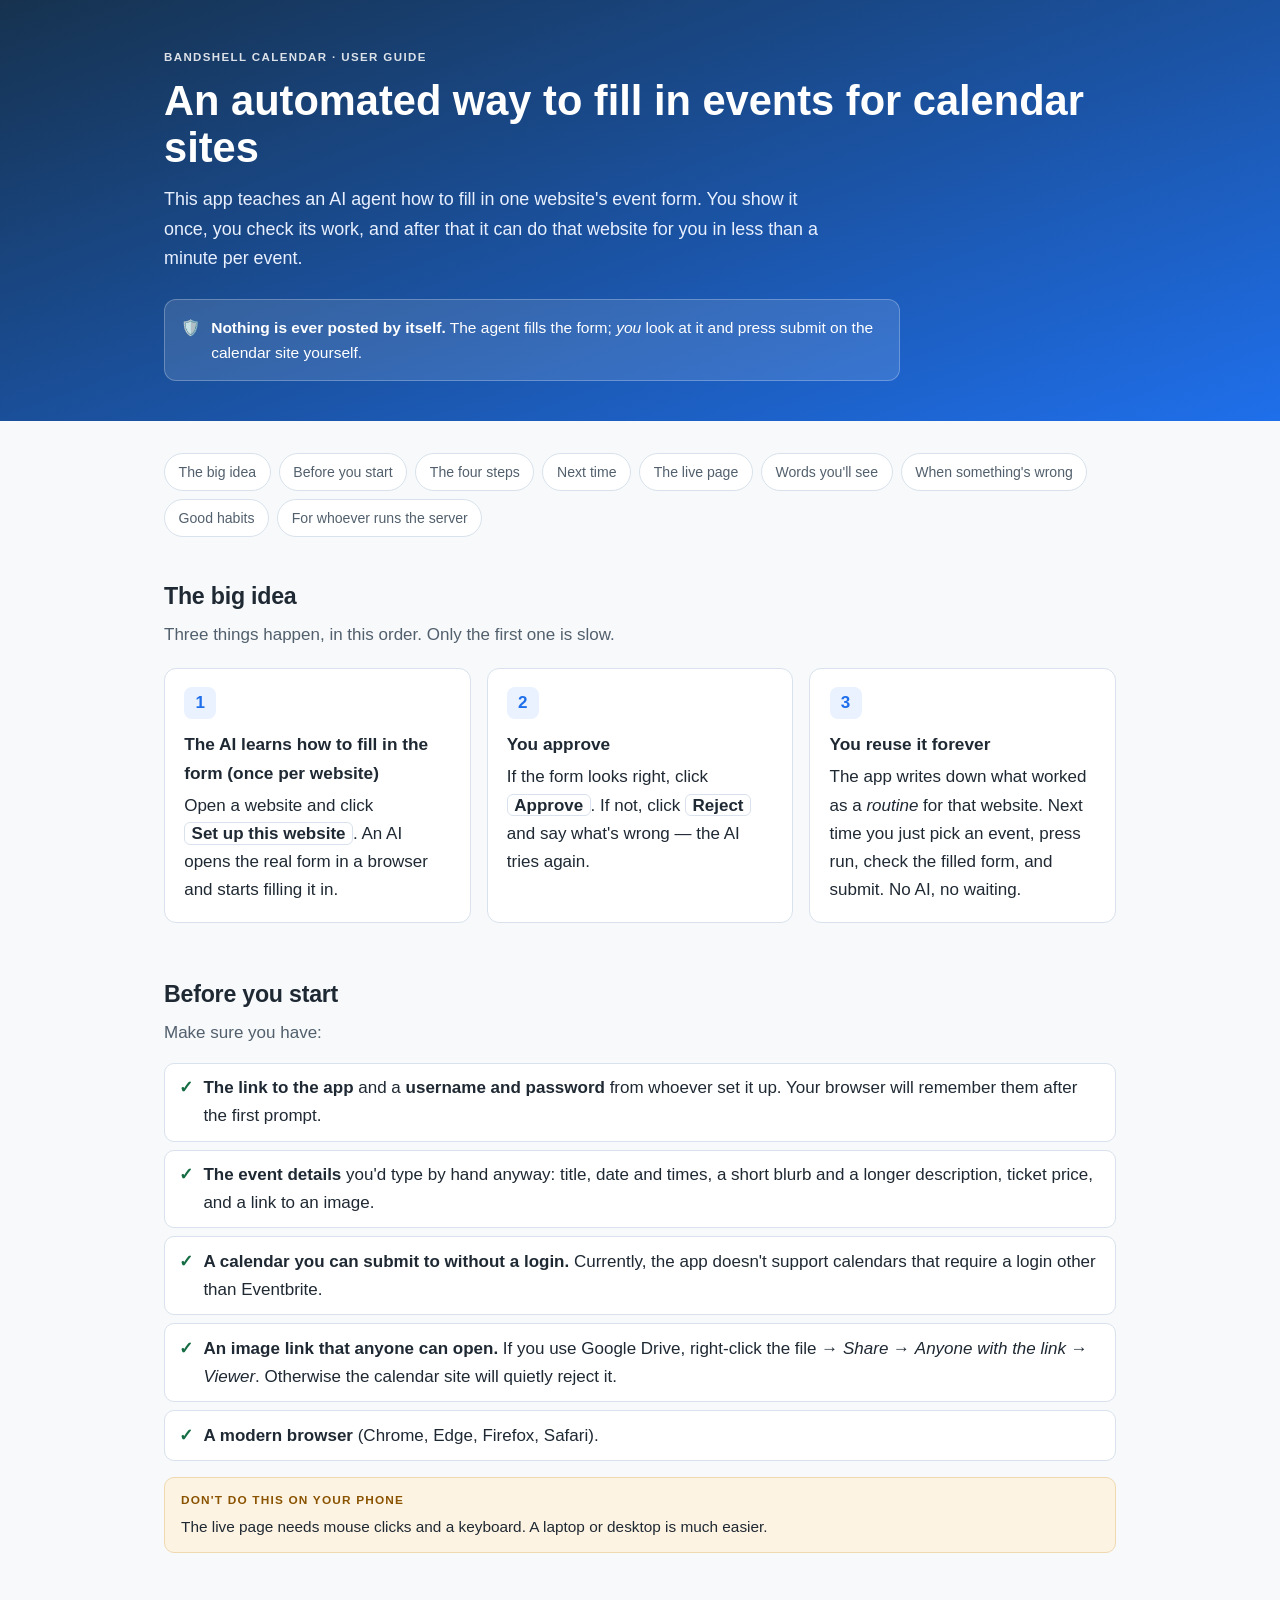
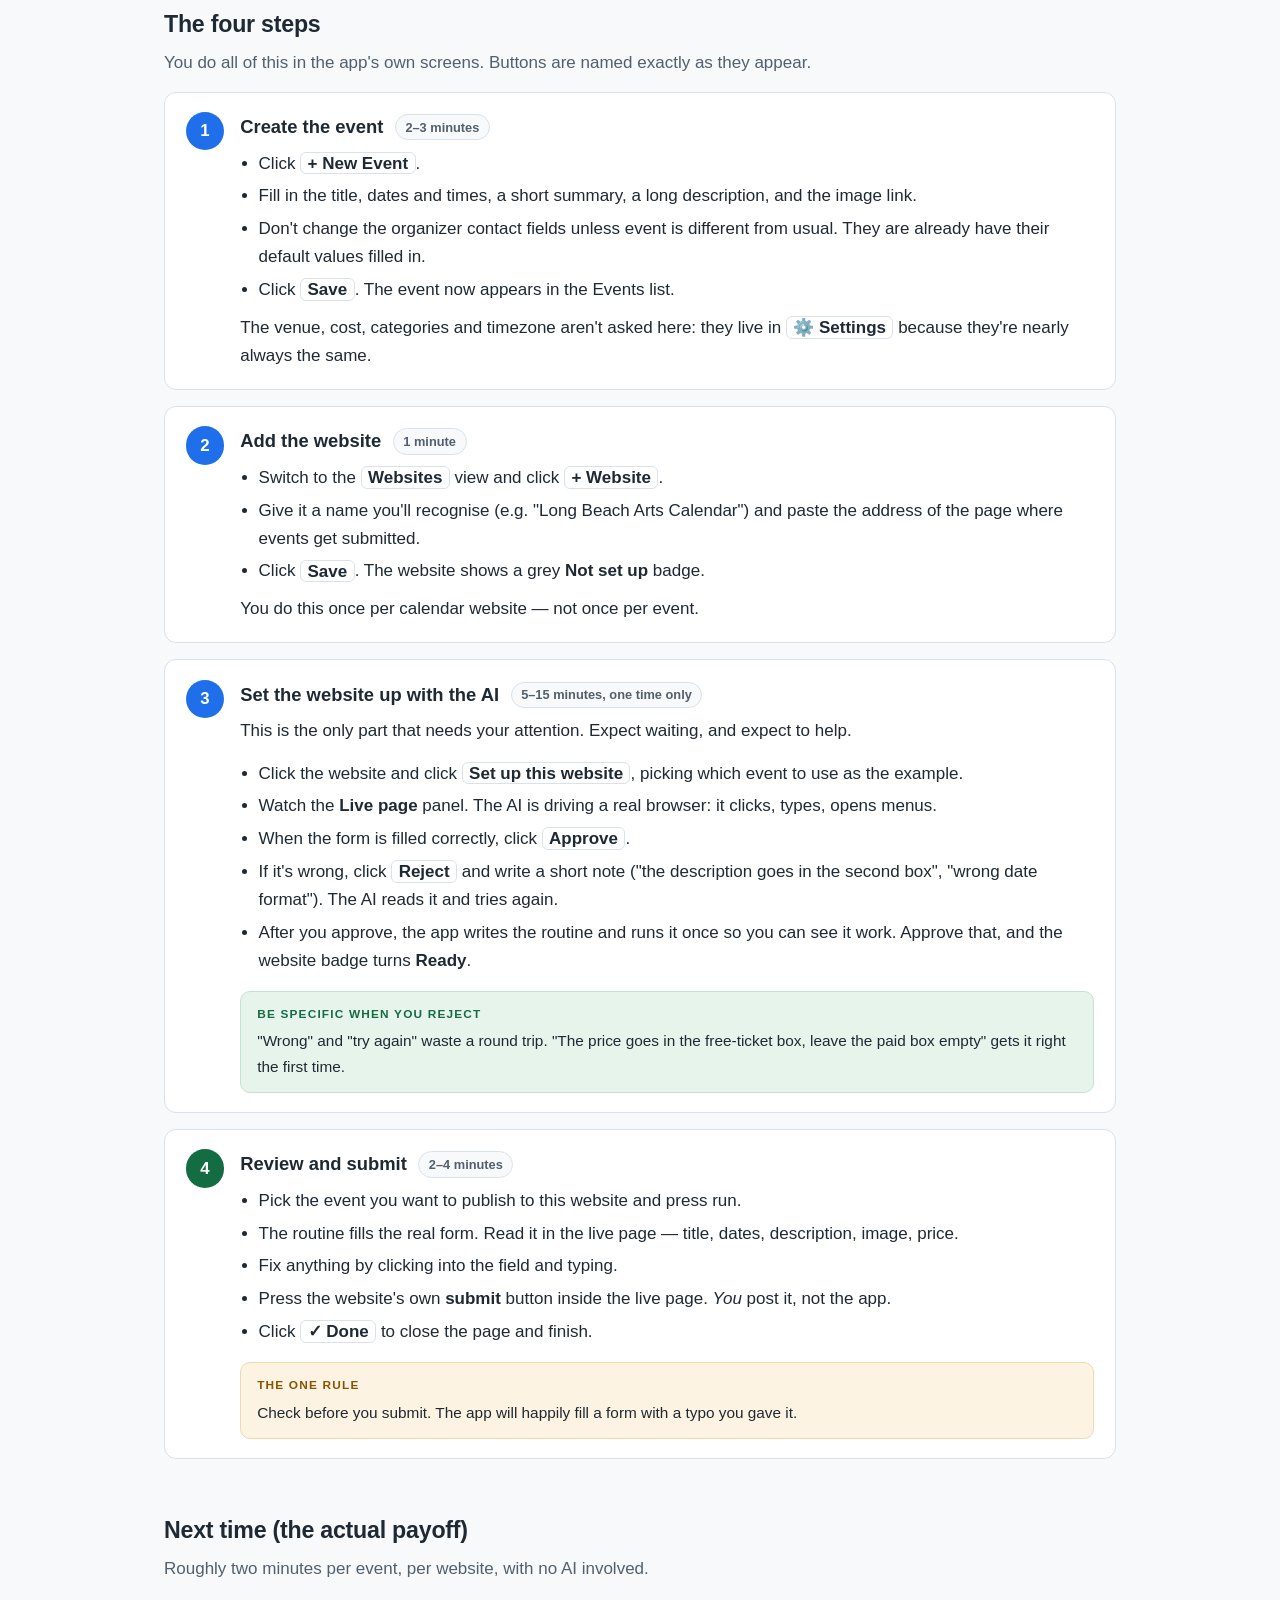
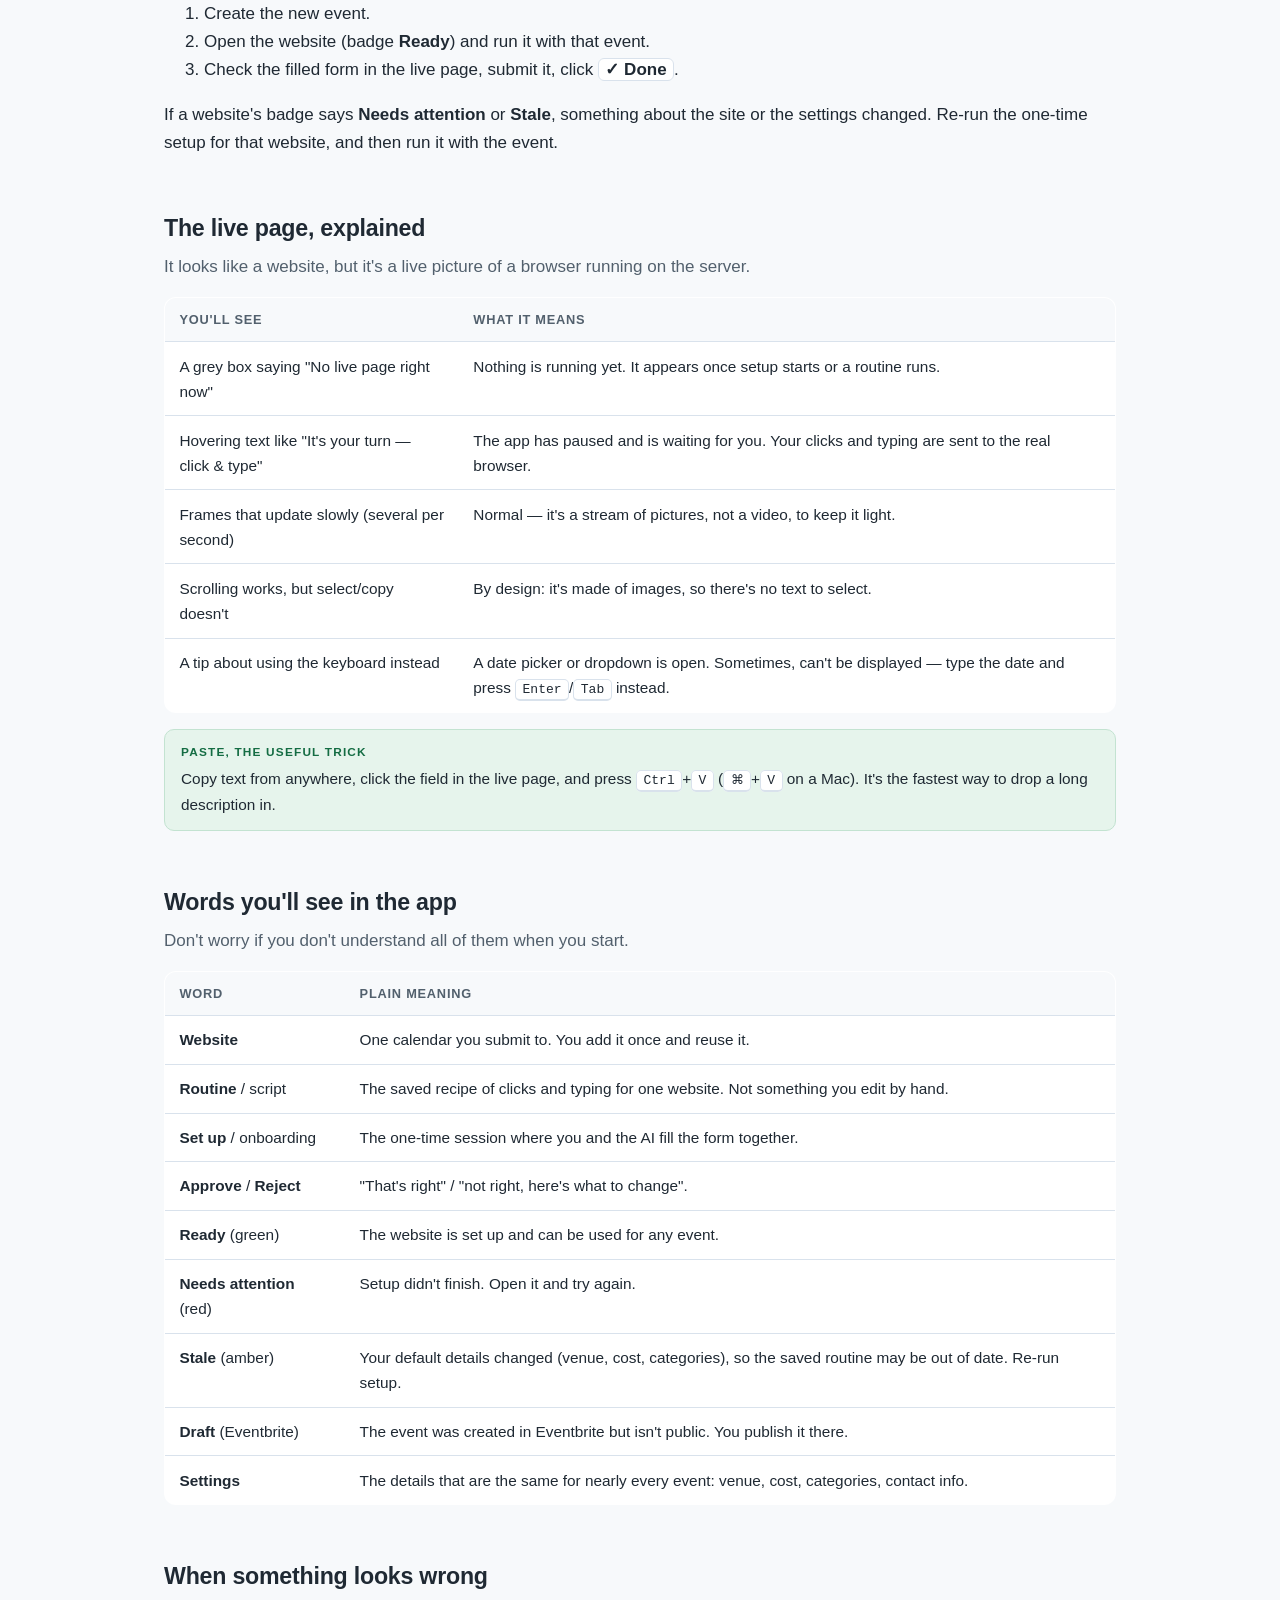
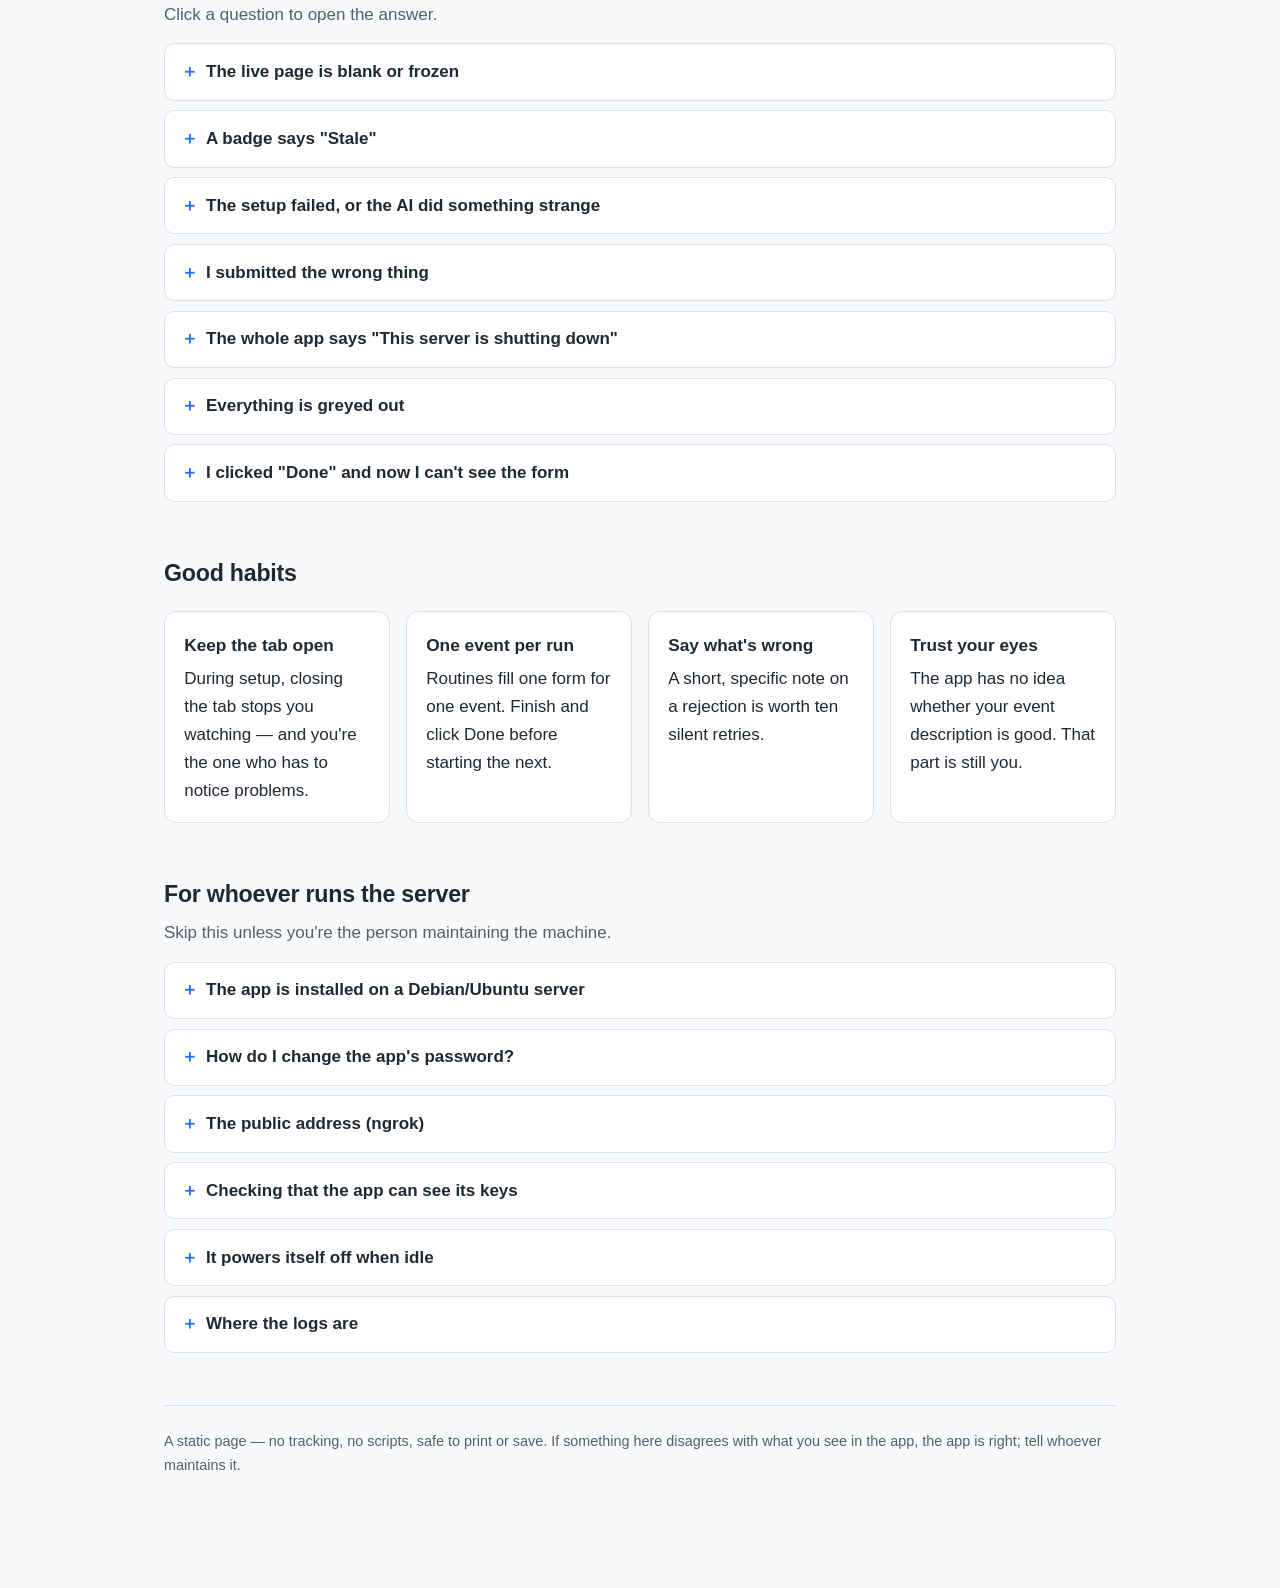
==== commit aa8d1a63: "readme and user guide changes" ====
--- a/frontend/user-guide.html
+++ b/frontend/user-guide.html
@@ -3,7 +3,7 @@
 <head>
 <meta charset="utf-8">
 <meta name="viewport" content="width=device-width, initial-scale=1">
-<title>Bandshell Calendar — A Plain-English Guide</title>
+<title>Bandshell Calendar User Guide</title>
 <meta name="description" content="How to use Bandshell Calendar: create an event, set a website up once with the AI, then review and submit.">
 <style>
   :root {
@@ -319,15 +319,14 @@
 <header class="hero">
   <div class="wrap">
     <p class="eyebrow">Bandshell Calendar · User guide</p>
-    <h1>Putting events on other people's calendars, without the copy-paste</h1>
+    <h1>An automated way to fill in events for calendar sites</h1>
     <p class="lede">
-      This app teaches a small robot how to fill in one website's event form. You show it
-      once, you check its work, and after that it can do that website for you in a couple of
-      minutes per event.
+      This app teaches an AI agent how to fill in one website's event form. You show it once,
+      you check its work, and after that it can do that website for you in less than a minute per event.
     </p>
     <div class="promise">
       <span aria-hidden="true">🛡️</span>
-      <span><b>Nothing is ever posted by itself.</b> The robot fills the form; <em>you</em>
+      <span><b>Nothing is ever posted by itself.</b> The agent fills the form; <em>you</em>
       look at it and press submit on the calendar site yourself.</span>
     </div>
   </div>
@@ -355,11 +354,10 @@
     <div class="cards">
       <div class="card">
         <span class="badge-icon" aria-hidden="true">1</span>
-        <h3>You demonstrate (once per website)</h3>
+        <h3>The AI learns how to fill in the form (once per website)</h3>
         <p>
           Open a website and click <span class="ui">Set up this website</span>. An AI opens
-          the real form in a browser and starts filling it in. You watch, and step in when it
-          needs you (a login, a captcha, a field it got wrong).
+          the real form in a browser and starts filling it in.
         </p>
       </div>
       <div class="card">
@@ -380,28 +378,19 @@
         </p>
       </div>
     </div>
-
-    <div class="note">
-      <b class="label">Think of it like this</b>
-      <p>
-        You're not teaching the app what your events are — you already know that. You're
-        teaching it <em>where the boxes are</em> on one particular website. That knowledge is
-        what gets saved.
-      </p>
-    </div>
   </section>
 
   <!-- ================================================================ -->
   <section id="before">
     <h2>Before you start</h2>
-    <p class="sub">A five-minute check that saves an hour later.</p>
+    <p class="sub">Make sure you have:</p>
 
     <ul class="checks">
       <li><b>The link to the app</b> and a <b>username and password</b> from whoever set it up. Your browser will remember them after the first prompt.</li>
       <li><b>The event details</b> you'd type by hand anyway: title, date and times, a short blurb and a longer description, ticket price, and a link to an image.</li>
-      <li><b>The calendar website's own login</b>, if it needs one. Sometimes you'll have to type it into the live page yourself — that's normal and expected.</li>
+      <li><b>A calendar you can submit to without a login.</b> Currently, the app doesn't support calendars that require a login other than Eventbrite.</li>
       <li><b>An image link that anyone can open.</b> If you use Google Drive, right-click the file → <i>Share</i> → <i>Anyone with the link</i> → <i>Viewer</i>. Otherwise the calendar site will quietly reject it.</li>
-      <li><b>A modern browser</b> (Chrome, Edge, Firefox, Safari) and permission to leave the tab open while the AI works.</li>
+      <li><b>A modern browser</b> (Chrome, Edge, Firefox, Safari).</li>
     </ul>
 
     <div class="warn">
@@ -424,7 +413,7 @@
         <ul>
           <li>Click <span class="ui">+ New Event</span>.</li>
           <li>Fill in the title, dates and times, a short summary, a long description, and the image link.</li>
-          <li>Leave the contact fields and the website address blank unless this event is different from usual — blank means "use the defaults".</li>
+          <li>Don't change the organizer contact fields unless event is different from usual. They are already have their default values filled in.</li>
           <li>Click <span class="ui">Save</span>. The event now appears in the Events list.</li>
         </ul>
         <p>
@@ -440,7 +429,7 @@
         <h3>Add the website <span class="time">1 minute</span></h3>
         <ul>
           <li>Switch to the <span class="ui">Websites</span> view and click <span class="ui">+ Website</span>.</li>
-          <li>Give it a name you'll recognise (e.g. "Downtown Arts Calendar") and paste the address of the page where events get submitted.</li>
+          <li>Give it a name you'll recognise (e.g. "Long Beach Arts Calendar") and paste the address of the page where events get submitted.</li>
           <li>Click <span class="ui">Save</span>. The website shows a grey <b>Not set up</b> badge.</li>
         </ul>
         <p>You do this once per calendar website — not once per event.</p>
@@ -453,9 +442,8 @@
         <h3>Set the website up with the AI <span class="time">5–15 minutes, one time only</span></h3>
         <p>This is the only part that needs your attention. Expect waiting, and expect to help.</p>
         <ul>
-          <li>Open the website and click <span class="ui">Set up this website</span>, picking which event to use as the example.</li>
+          <li>Click the website and click <span class="ui">Set up this website</span>, picking which event to use as the example.</li>
           <li>Watch the <b>Live page</b> panel. The AI is driving a real browser: it clicks, types, opens menus.</li>
-          <li>If it asks for a login, or a captcha appears, or a date picker pops up — jump in. Click and type directly in the live page (details below).</li>
           <li>When the form is filled correctly, click <span class="ui">Approve</span>.</li>
           <li>If it's wrong, click <span class="ui">Reject</span> and write a short note ("the description goes in the second box", "wrong date format"). The AI reads it and tries again.</li>
           <li>After you approve, the app writes the routine and runs it once so you can see it work. Approve that, and the website badge turns <b>Ready</b>.</li>
@@ -502,8 +490,7 @@
     </ol>
     <p>
       If a website's badge says <b>Needs attention</b> or <b>Stale</b>, something about the
-      site or the settings changed. Re-run the one-time setup for that website — it's
-      usually quicker the second time.
+      site or the settings changed. Re-run the one-time setup for that website, and then run it with the event.
     </p>
   </section>
 
@@ -526,7 +513,7 @@
           <td>The app has paused and is waiting for you. Your clicks and typing are sent to the real browser.</td>
         </tr>
         <tr>
-          <td>Frames that update slowly (a few per second)</td>
+          <td>Frames that update slowly (several per second)</td>
           <td>Normal — it's a stream of pictures, not a video, to keep it light.</td>
         </tr>
         <tr>
@@ -535,7 +522,7 @@
         </tr>
         <tr>
           <td>A tip about using the keyboard instead</td>
-          <td>A date picker or dropdown is open. Those are drawn by the browser itself and can't be pictured — type the date and press <kbd>Enter</kbd>/<kbd>Tab</kbd> instead.</td>
+          <td>A date picker or dropdown is open. Sometimes, can't be displayed — type the date and press <kbd>Enter</kbd>/<kbd>Tab</kbd> instead.</td>
         </tr>
       </tbody>
     </table>
@@ -553,7 +540,7 @@
   <!-- ================================================================ -->
   <section id="words">
     <h2>Words you'll see in the app</h2>
-    <p class="sub">Nobody expects you to know these before you start.</p>
+    <p class="sub">Don't worry if you don't understand all of them when you start.</p>
 
     <table>
       <thead>
@@ -583,10 +570,10 @@
       <p>Give it a few seconds, then refresh the browser tab. The view reconnects on its own; a refresh is harmless — it doesn't stop the AI or lose the form.</p>
     </details>
 
-    <details>
+    <!--<details>
       <summary>It keeps asking me to log in</summary>
       <p>That's the app's own password (the browser should offer to remember it, and it usually does after the first time). If it's a <em>website</em> login that keeps coming back, the site may be signing the browser out — reject the attempt and mention it in the note; the AI can log in again during the next try.</p>
-    </details>
+    </details>-->
 
     <details>
       <summary>A badge says "Stale"</summary>
@@ -659,6 +646,11 @@
         Google key first and add <code>--env-file ~/bandshell.env --google-key ~/key.json</code>.
         It's safe to re-run; it refreshes the code, the settings and the service.
       </p>
+      <p>
+        On a brand-new machine, <code>bootstrap.sh</code> in the project root does the whole
+        thing in one command (system updates, clone, install). The full operator notes —
+        settings, logs, backups, cost control — are in <code>docs/deploy.md</code>.
+      </p>
     </details>
 
     <details>
